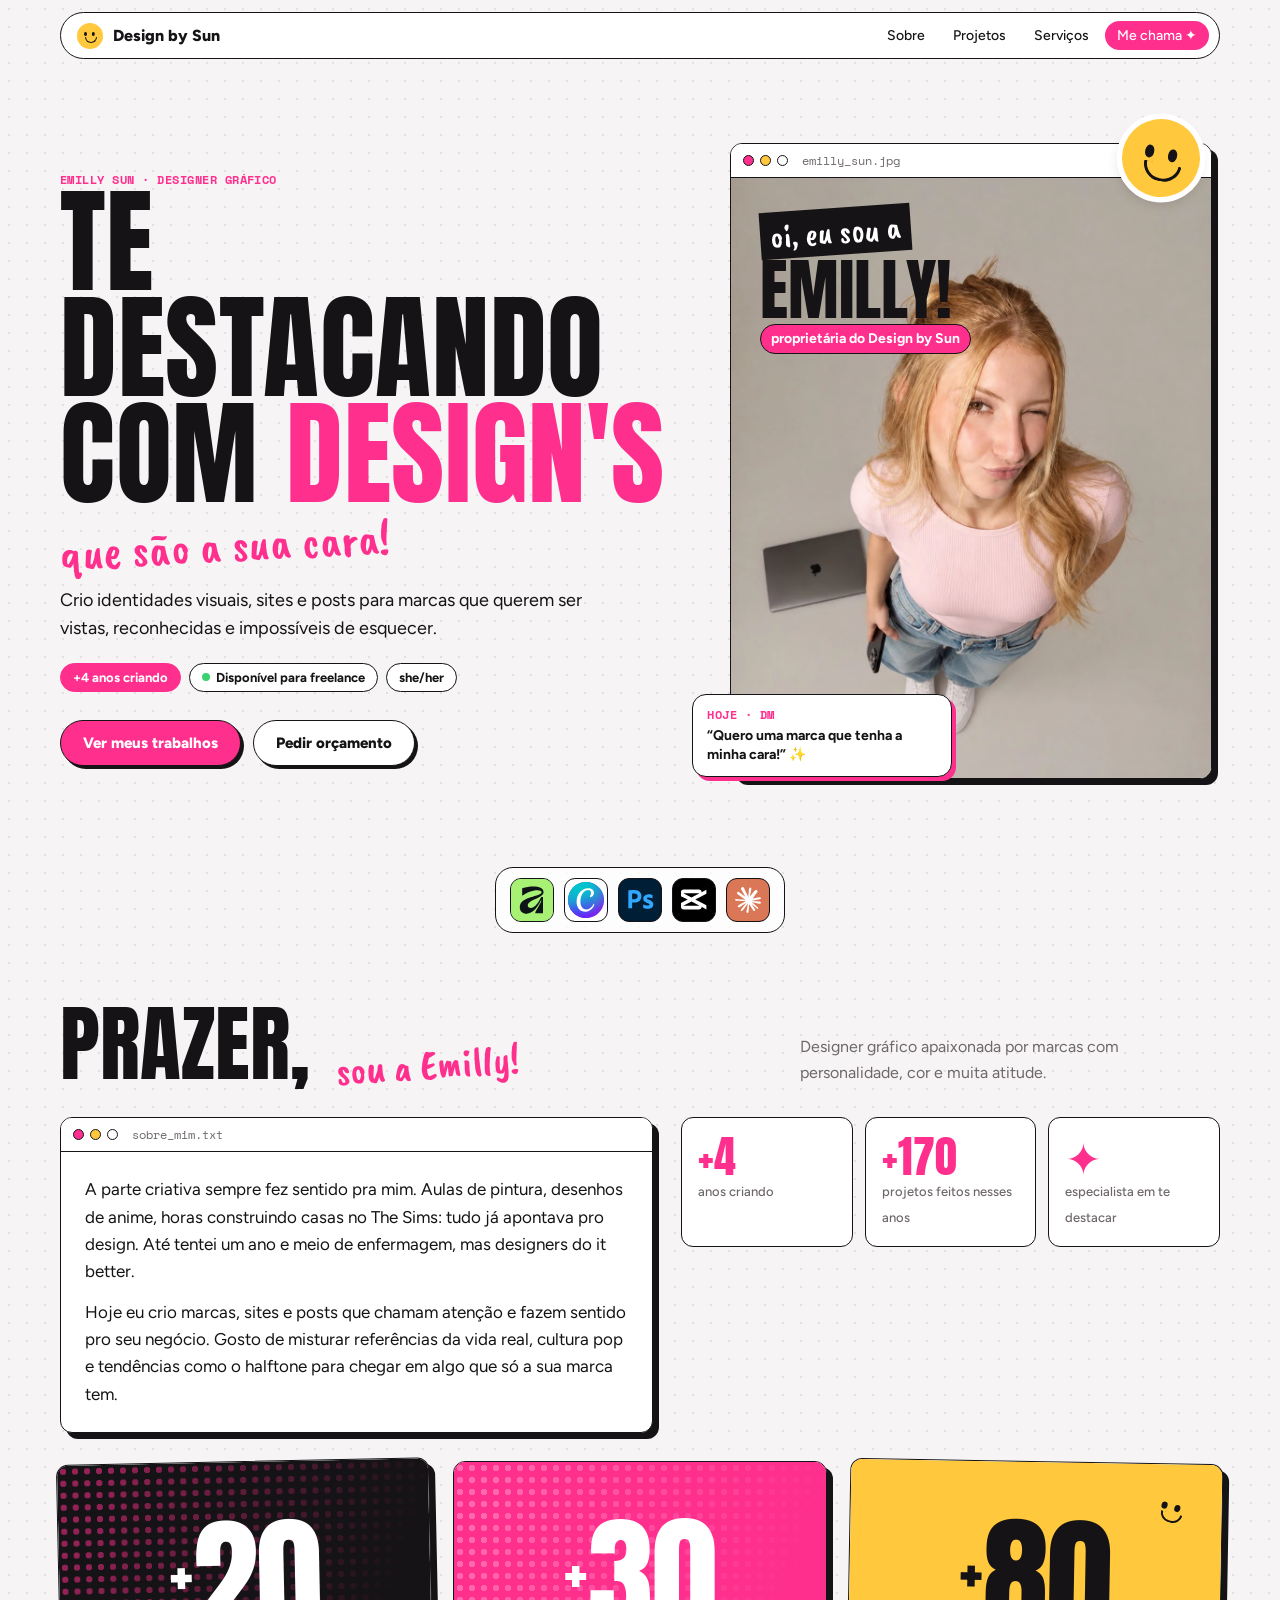
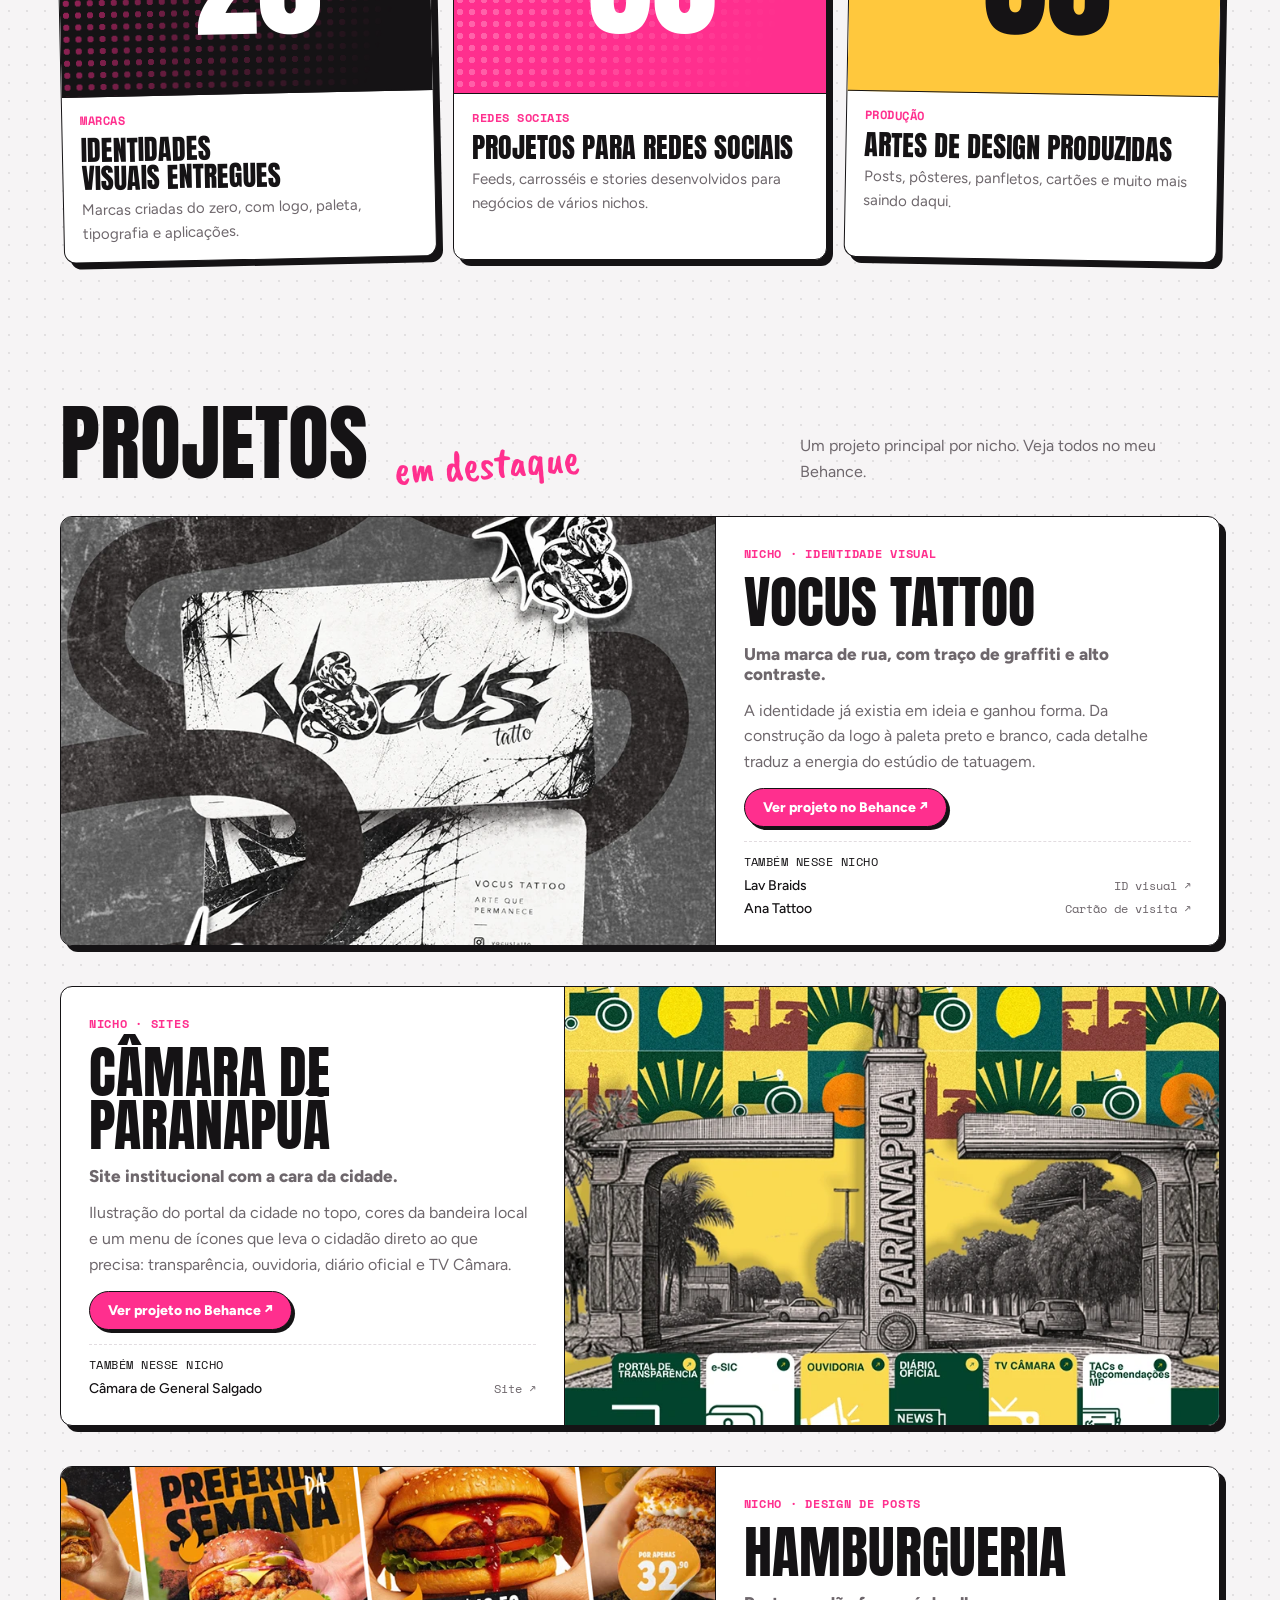
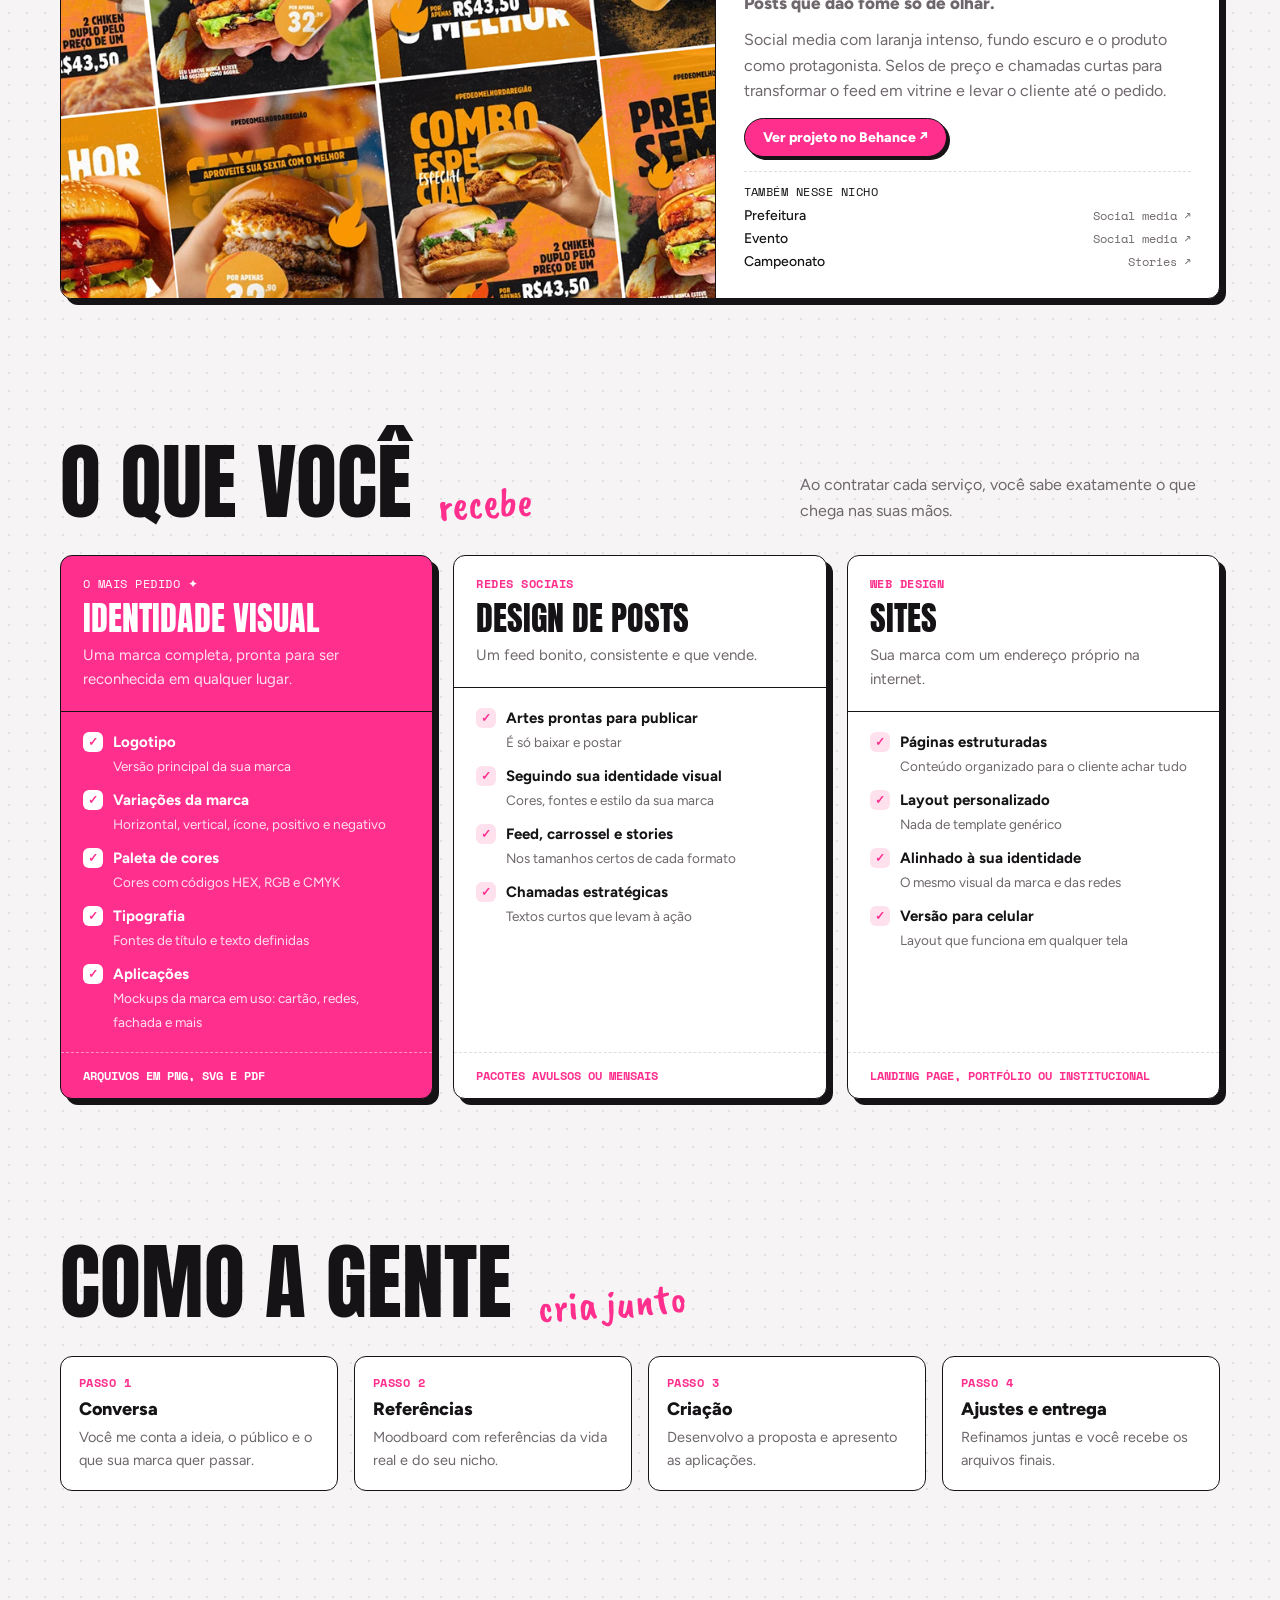
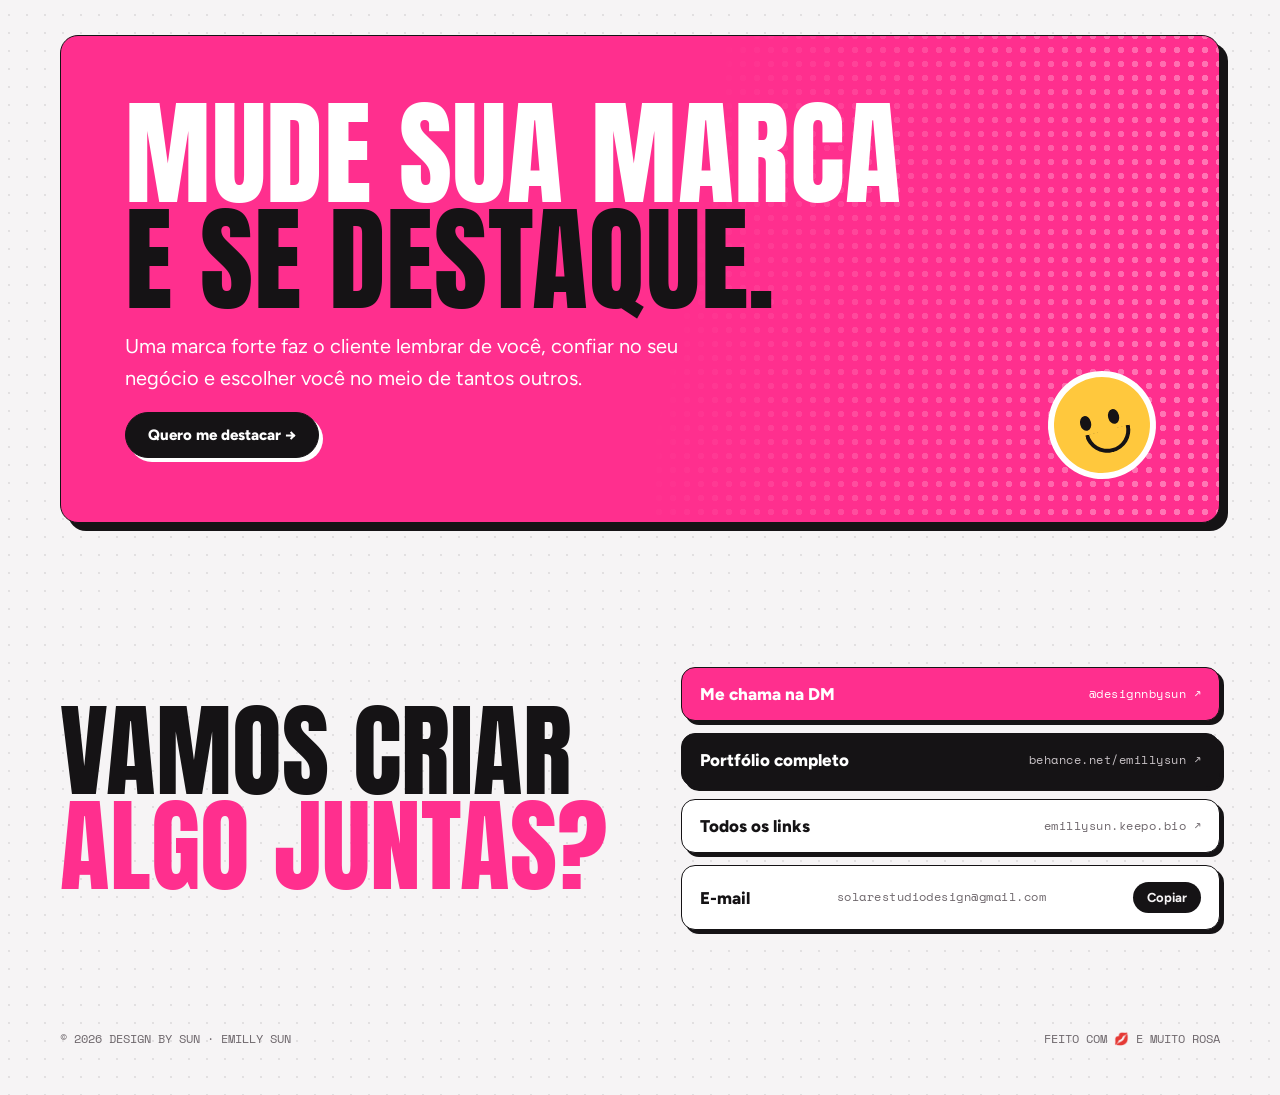
==== siteoficial.html @ d367de3c "Rename index.html to siteoficial.html" ====
<!doctype html>
<html lang="pt-BR">
<head>
<meta charset="utf-8">
<meta name="viewport" content="width=device-width, initial-scale=1, viewport-fit=cover">
<meta name="description" content="Emilly Sun, designer gráfico. Identidade visual, sites e design de posts.">
<style>:root{padding-top:env(safe-area-inset-top,0px);padding-bottom:env(safe-area-inset-bottom,0px)}body{margin:0}img{max-width:100%}[hidden]{display:none!important}</style>
<title>Design by Sun</title>
<link rel="preconnect" href="https://fonts.googleapis.com">
<link rel="preconnect" href="https://fonts.gstatic.com" crossorigin>
<link rel="stylesheet" href="https://fonts.googleapis.com/css2?family=Anton&family=Caveat+Brush&family=Figtree:wght@400;500;700;800&family=Space+Mono:wght@400;700&display=swap">
<style>
/* Layout: "área de trabalho" em colagem — seções como janelas de app, stickers de sol, notificações e dock, igual ao feed @designnbysun */
:root{
  --bg:#F6F4F5; --paper:#FFFFFF; --fg:#151315; --muted:#6E676C; --line:#E2DCE0;
  --pink:#FF2F8E; --pink-soft:#FFE1EE; --sun:#FFC83D; --ink:#151315; --on-pink:#FFFFFF; --sims:#3BD16F;
  --display:"Anton", Impact, "Arial Narrow", sans-serif;
  --script:"Caveat Brush", "Comic Sans MS", cursive;
  --body:"Figtree", "Helvetica Neue", Arial, sans-serif;
  --mono:"Space Mono", ui-monospace, Menlo, monospace;
}
@media (prefers-color-scheme: dark){:root:not([data-theme="light"]){
  --bg:#141214; --paper:#1F1C1F; --fg:#F4EFF2; --muted:#A79EA4; --line:#332E32;
  --pink:#FF4D9F; --pink-soft:#3A1828; --sun:#FFC83D; --ink:#0B0A0B; color-scheme:dark}}
:root[data-theme="dark"]{
  --bg:#141214; --paper:#1F1C1F; --fg:#F4EFF2; --muted:#A79EA4; --line:#332E32;
  --pink:#FF4D9F; --pink-soft:#3A1828; --sun:#FFC83D; --ink:#0B0A0B; color-scheme:dark}

*{box-sizing:border-box}
body{background:var(--bg);color:var(--fg);font:16px/1.6 var(--body);
  background-image:radial-gradient(color-mix(in srgb,var(--fg) 9%,transparent) 1px,transparent 1.2px);background-size:18px 18px;
  padding-left:max(16px,env(safe-area-inset-left,0px));padding-right:max(16px,env(safe-area-inset-right,0px));overflow-x:hidden}
.wrap{max-width:1160px;margin:0 auto}
h1,h2,h3{margin:0;text-wrap:balance}
p{margin:0}
a{color:inherit}
:focus-visible{outline:3px solid var(--pink);outline-offset:3px;border-radius:4px}
.mono{font:400 12px/1.4 var(--mono);letter-spacing:.04em}
.script{font-family:var(--script);color:var(--pink);font-weight:400}
.big{font-family:var(--display);text-transform:uppercase;line-height:.92;letter-spacing:.005em;font-weight:400}

/* sticker de sol */
.sun{--s:56px;width:var(--s);height:var(--s);border-radius:50%;background:var(--sun);position:relative;flex:none;
  box-shadow:0 0 0 calc(var(--s)*.07) var(--paper),0 6px 14px rgb(0 0 0 / .18)}
.sun::before{content:"";position:absolute;left:28%;top:36%;width:12%;height:16%;border-radius:50%;background:#151315;box-shadow:calc(var(--s)*.3) 0 0 #151315}
.sun::after{content:"";position:absolute;left:30%;top:56%;width:40%;height:20%;border:calc(var(--s)*.05) solid #151315;border-top:0;border-radius:0 0 99px 99px}

/* janela */
.win{background:var(--paper);border:1.5px solid var(--fg);border-radius:12px;overflow:hidden;box-shadow:6px 6px 0 var(--fg)}
.bar{display:flex;align-items:center;gap:6px;padding:8px 12px;border-bottom:1.5px solid var(--fg);background:var(--paper)}
.bar i{width:11px;height:11px;border-radius:50%;border:1.5px solid var(--fg);flex:none}
.bar i:nth-child(1){background:var(--pink)}.bar i:nth-child(2){background:var(--sun)}.bar i:nth-child(3){background:var(--paper)}
.bar span{margin-left:8px;font:400 12px var(--mono);color:var(--muted);white-space:nowrap;overflow:hidden;text-overflow:ellipsis}

/* topo */
header.top{position:sticky;top:env(safe-area-inset-top,0px);z-index:20;padding-block:12px}
.menubar{display:flex;align-items:center;justify-content:space-between;gap:12px;background:var(--paper);border:1.5px solid var(--fg);border-radius:99px;padding:8px 10px 8px 16px}
.brand{display:flex;align-items:center;gap:10px;text-decoration:none;font:800 16px var(--body)}
.brand .sun{--s:26px;box-shadow:none}
nav{display:flex;gap:4px;flex-wrap:wrap}
nav a{text-decoration:none;font:500 14px var(--body);padding:6px 12px;border-radius:99px}
nav a:hover{background:var(--pink-soft)}
nav a.dm{background:var(--pink);color:var(--on-pink)}
@media (max-width:720px){nav a:not(.dm){display:none}}

/* hero */
.hero{display:grid;grid-template-columns:1.25fr 1fr;gap:40px;align-items:center;padding-block:48px 40px}
.hero h1{font-size:clamp(52px,9vw,124px)}
.hero h1 .pk{color:var(--pink)}
.hero h1 .script{display:block;font-size:.42em;text-transform:none;line-height:1.1;transform:rotate(-3deg);margin-block:6px}
.hero .lead{font-size:18px;max-width:44ch;margin-top:20px}
.pills{display:flex;gap:8px;flex-wrap:wrap;margin-top:20px}
.pill{font:700 13px var(--body);padding:6px 12px;border-radius:99px;border:1.5px solid var(--fg);background:var(--paper)}
.pill.pk{background:var(--pink);border-color:var(--pink);color:var(--on-pink)}
.pill .dot{display:inline-block;width:8px;height:8px;border-radius:50%;background:var(--sims);margin-right:6px;vertical-align:1px}
.cta{display:flex;gap:12px;flex-wrap:wrap;margin-top:28px}
.btn{font:800 15px var(--body);padding:13px 22px;border-radius:99px;text-decoration:none;border:1.5px solid var(--fg);background:var(--paper);color:var(--fg);box-shadow:3px 3px 0 var(--fg);transition:transform .15s,box-shadow .15s;display:inline-block}
.btn.pk{background:var(--pink);color:var(--on-pink)}
.btn:hover{transform:translate(-2px,-2px);box-shadow:5px 5px 0 var(--fg)}

.desk{position:relative;padding:24px 8px 40px}
.photo .shot{aspect-ratio:4/5;max-width:100%;position:relative;overflow:hidden;background:#D9D5D2}
.photo .shot img{position:absolute;inset:0;width:100%;height:100%;object-fit:cover;object-position:50% 62%;display:block}
.photo .shot b{position:absolute;left:6%;top:5%;display:grid;gap:4px;justify-items:start;font:400 clamp(40px,7vw,68px)/.9 var(--display);text-transform:uppercase;color:#151315}
.photo .shot b .hi{font:400 .5em var(--script);color:#fff;text-transform:none;background:#151315;padding:2px 10px;transform:rotate(-4deg)}
.photo .shot b .own{font:700 clamp(12px,1.4vw,14px)/1.3 var(--body);text-transform:none;background:#FF2F8E;color:#fff;padding:5px 10px;border-radius:99px;border:1.5px solid #151315}
.desk .sun{position:absolute;top:0;right:4%;--s:78px;transform:rotate(12deg)}
.notif{position:absolute;left:-6%;bottom:6%;width:min(260px,70%);background:var(--paper);border:1.5px solid var(--fg);border-radius:14px;padding:12px 14px;box-shadow:4px 4px 0 var(--pink);display:grid;gap:4px}
.notif .mono{color:var(--pink);font-weight:700}
.notif p{font:700 14px/1.3 var(--body)}
@media (max-width:860px){.hero{grid-template-columns:1fr}.desk{max-width:440px;margin-inline:auto;width:100%}.notif{left:0}}

/* dock */
.dock{display:flex;justify-content:center;gap:10px;flex-wrap:wrap;margin:8px auto 0;width:fit-content;max-width:100%;padding:10px 14px;background:color-mix(in srgb,var(--paper) 80%,transparent);border:1.5px solid var(--fg);border-radius:18px}
.dock span{width:44px;height:44px;border-radius:11px;display:grid;place-items:center;overflow:hidden;border:1.5px solid var(--fg);transition:transform .15s}
.dock span:hover{transform:translateY(-4px) scale(1.08)}
.dock span svg{display:block}
.t-aff{background:#A7F175}.t-aff svg{width:100%;height:100%}
.t-can{background:#FFFFFF}.t-can svg{width:86%;height:86%}
.t-ps{background:#001E36}.t-ps svg{width:100%;height:100%}
.t-cap{background:#000000}.t-cap svg{width:60%;height:60%}
.t-cla{background:#D97757}.t-cla svg{width:62%;height:62%}

/* seções */
section{padding-block:72px}
.head{display:flex;align-items:end;justify-content:space-between;gap:16px 32px;flex-wrap:wrap;margin-bottom:32px}
.head h2{font:400 clamp(44px,7vw,84px)/.92 var(--display);text-transform:uppercase}
.head h2 .script{font-size:.5em;text-transform:none;display:inline-block;transform:rotate(-4deg);margin-left:6px}
.head p{max-width:42ch;color:var(--muted)}

/* sobre */
.sobre{display:grid;grid-template-columns:1.1fr 1fr;gap:28px;align-items:start}
.sobre .win .in{padding:24px;display:grid;gap:14px;font-size:17px}
.facts{display:grid;grid-template-columns:repeat(3,1fr);gap:12px}
.fact{background:var(--paper);border:1.5px solid var(--fg);border-radius:12px;padding:16px}
.fact b{display:block;font:400 44px/1 var(--display);color:var(--pink)}
.fact span{font:500 13px var(--body);color:var(--muted)}
@media (max-width:860px){.sobre{grid-template-columns:1fr}}
@media (max-width:420px){.facts{grid-template-columns:1fr 1fr}.fact:last-child{grid-column:span 2}}

/* números de projetos */
.traits{display:grid;grid-template-columns:repeat(3,1fr);gap:20px;margin-top:28px}
.trait .vis{aspect-ratio:16/10;max-width:100%;position:relative;overflow:hidden;border-bottom:1.5px solid var(--fg);display:grid;place-items:center}
.trait .vis b{position:relative;font:400 clamp(84px,11vw,132px)/1 var(--display);letter-spacing:-.01em}
.trait .vis b small{font-size:.5em;vertical-align:.55em;margin-right:2px}
.trait .in{padding:16px 18px;display:grid;gap:6px}
.trait h3{font:400 28px/1 var(--display);text-transform:uppercase}
.trait p{font-size:15px;color:var(--muted)}
.trait:nth-child(1){transform:rotate(-1.2deg)}
.trait:nth-child(3){transform:rotate(1deg)}
.n-id{background:#151315;color:#fff}
.n-posts{background:#FF2F8E;color:#fff}
.n-artes{background:#FFC83D;color:#151315}
.n-posts::before,.n-id::before{content:"";position:absolute;inset:0;background-image:radial-gradient(circle,rgb(255 255 255 / .28) 0 3px,transparent 3.5px);background-size:12px 12px;
  -webkit-mask-image:linear-gradient(110deg,#000 10%,transparent 85%);mask-image:linear-gradient(110deg,#000 10%,transparent 85%)}
.n-id::before{background-image:radial-gradient(circle,rgb(255 47 142 / .55) 0 3px,transparent 3.5px)}
.n-artes .sun{position:absolute;right:8%;top:10%;--s:44px;transform:rotate(14deg);box-shadow:none}
@media (max-width:860px){.traits{grid-template-columns:1fr}.trait{transform:none!important}}

/* projetos por nicho */
.nichos{display:grid;gap:40px}
.nicho{display:grid;grid-template-columns:1.3fr 1fr;gap:0}
.nicho:nth-child(even){grid-template-columns:1fr 1.3fr}
.nicho:nth-child(even) .cover{order:2;border-left:1.5px solid var(--fg);border-right:0}
.nicho .cover{position:relative;overflow:hidden;min-height:360px;border-right:1.5px solid var(--fg)}
.nicho .txt{padding:28px;display:flex;flex-direction:column;gap:14px}
.nicho .tag{font:700 12px var(--mono);color:var(--pink);letter-spacing:.06em}
.nicho h3{font:400 clamp(36px,4.6vw,56px)/.95 var(--display);text-transform:uppercase}
.nicho .main{font:800 17px var(--body)}
.nicho p{color:var(--muted)}
.more{display:grid;gap:6px;border-top:1.5px dashed var(--line);padding-top:12px;margin-top:auto}
.more a{font:500 14px var(--body);text-decoration:none;display:flex;justify-content:space-between;gap:10px}
.more a:hover{color:var(--pink)}
.more a span{font:400 12px var(--mono);color:var(--muted)}
.nicho .btn{align-self:flex-start;font-size:14px;padding:10px 18px}
@media (max-width:820px){.nicho,.nicho:nth-child(even){grid-template-columns:1fr}.nicho .cover,.nicho:nth-child(even) .cover{order:0;border:0;border-bottom:1.5px solid var(--fg);min-height:0;aspect-ratio:808/632}}

/* capas reais dos projetos (Behance) */
.nicho .cover img{position:absolute;inset:0;width:100%;height:100%;object-fit:cover;display:block;transition:transform .4s}
.nicho:hover .cover img{transform:scale(1.03)}

/* o que você recebe */
.entregas{display:grid;grid-template-columns:repeat(3,1fr);gap:20px}
.ent{display:flex;flex-direction:column}
.ent .top{padding:20px 22px;display:grid;gap:8px;border-bottom:1.5px solid var(--fg)}
.ent h3{font:400 34px/1 var(--display);text-transform:uppercase}
.ent .top p{font-size:15px;color:var(--muted)}
.ent ul{margin:0;padding:18px 22px;list-style:none;display:grid;gap:10px;font-size:15px}
.ent li{display:grid;grid-template-columns:22px 1fr;gap:8px;align-items:start}
.ent li::before{content:"✓";width:20px;height:20px;border-radius:6px;background:var(--pink-soft);color:var(--pink);display:grid;place-items:center;font:700 12px var(--body);margin-top:2px}
.ent li b{display:block;font-weight:700}
.ent li small{color:var(--muted);font-size:13.5px}
.ent .foot{margin-top:auto;padding:14px 22px;border-top:1.5px dashed var(--line);font:700 12px var(--mono);color:var(--pink)}
.ent.hot{background:var(--pink);color:var(--on-pink)}
.ent.hot .top p,.ent.hot li small{color:rgb(255 255 255 / .85)}
.ent.hot li::before{background:#fff;color:#FF2F8E}
.ent.hot .foot{color:var(--on-pink);border-color:rgb(255 255 255 / .45)}
.ent.hot .top{border-color:var(--fg)}
@media (max-width:900px){.entregas{grid-template-columns:1fr}}

/* processo */
.processo{display:grid;grid-template-columns:repeat(4,1fr);gap:16px}
.etapa{background:var(--paper);border:1.5px solid var(--fg);border-radius:12px;padding:18px;display:grid;gap:6px;align-content:start}
.etapa .mono{color:var(--pink);font-weight:700}
.etapa h3{font:800 18px var(--body)}
.etapa p{font-size:14.5px;color:var(--muted)}
@media (max-width:860px){.processo{grid-template-columns:1fr 1fr}}
@media (max-width:460px){.processo{grid-template-columns:1fr}}

/* destaque */
.destaque{background:var(--pink);color:var(--on-pink);border:1.5px solid var(--fg);border-radius:18px;padding:clamp(28px,6vw,64px);position:relative;overflow:hidden;box-shadow:8px 8px 0 var(--fg);display:grid;gap:18px}
.destaque::before{content:"";position:absolute;right:-6%;top:-10%;width:55%;height:130%;background-image:radial-gradient(circle,rgb(255 255 255 / .35) 0 3px,transparent 3.5px);background-size:14px 14px;
  -webkit-mask-image:linear-gradient(100deg,transparent 10%,#000 80%);mask-image:linear-gradient(100deg,transparent 10%,#000 80%)}
.destaque p.big{font-size:clamp(48px,9vw,120px);position:relative}
.destaque p.big span{color:#151315;display:block}
.destaque .sub{font-size:clamp(17px,2vw,20px);max-width:48ch;position:relative}
.destaque .btn{position:relative;justify-self:start;background:#151315;color:#fff;border-color:#151315;box-shadow:4px 4px 0 #fff}
.destaque .sun{position:absolute;right:6%;bottom:10%;--s:96px;transform:rotate(-14deg);box-shadow:0 0 0 6px #fff}
@media (max-width:600px){.destaque .sun{--s:60px;bottom:auto;top:14px;right:14px}}

/* contato */
.contato{display:grid;grid-template-columns:1.1fr 1fr;gap:28px;align-items:center}
.contato h2{font:400 clamp(48px,8vw,104px)/.92 var(--display);text-transform:uppercase}
.contato h2 .pk{color:var(--pink)}
.links{display:grid;gap:12px}
.link{display:flex;align-items:center;justify-content:space-between;gap:12px;padding:16px 18px;background:var(--paper);border:1.5px solid var(--fg);border-radius:14px;text-decoration:none;box-shadow:4px 4px 0 var(--fg);flex-wrap:wrap;transition:transform .15s}
a.link:hover{transform:translate(-2px,-2px)}
.link b{font:800 17px var(--body)}
.link .mono{color:var(--muted);word-break:break-all}
.link.pk{background:var(--pink);color:var(--on-pink)}
.link.pk .mono{color:var(--on-pink)}
.link.be{background:#151315;color:#fff;border-color:#151315}
.link.be .mono{color:#C9C3C7}
.copy{font:700 13px var(--body);background:var(--fg);color:var(--bg);border:0;padding:8px 14px;border-radius:99px;cursor:pointer}
@media (max-width:860px){.contato{grid-template-columns:1fr}}
footer{padding-block:28px 48px;display:flex;justify-content:space-between;gap:12px;flex-wrap:wrap;color:var(--muted);font:400 12px var(--mono)}

@media (prefers-reduced-motion:reduce){*{transition:none!important;animation:none!important}}
</style>
</head>
<body>

<header class="top">
  <div class="wrap menubar">
    <a class="brand" href="#inicio"><span class="sun" aria-hidden="true"></span>Design by Sun</a>
    <nav aria-label="Seções">
      <a href="#sobre">Sobre</a><a href="#projetos">Projetos</a><a href="#servicos">Serviços</a>
      <a class="dm" href="#contato">Me chama ✦</a>
    </nav>
  </div>
</header>

<main class="wrap" id="inicio">
  <div class="hero">
    <div>
      <p class="mono" style="color:var(--pink);font-weight:700">EMILLY SUN · DESIGNER GRÁFICO</p>
      <h1 class="big">Te destacando com <span class="pk">design's</span><span class="script">que são a sua cara!</span></h1>
      <p class="lead">Crio identidades visuais, sites e posts para marcas que querem ser vistas, reconhecidas e impossíveis de esquecer.</p>
      <div class="pills">
        <span class="pill pk">+4 anos criando</span><span class="pill"><span class="dot"></span>Disponível para freelance</span><span class="pill">she/her</span>
      </div>
      <div class="cta">
        <a class="btn pk" href="#projetos">Ver meus trabalhos</a>
        <a class="btn" href="#contato">Pedir orçamento</a>
      </div>
    </div>
    <div class="desk">
      <div class="win photo">
        <div class="bar"><i></i><i></i><i></i><span>emilly_sun.jpg</span></div>
        <div class="shot"><img src="[data-uri]" alt="Emilly Sun, fotografada de cima, piscando, com camiseta rosa e notebook ao lado" width="1025" height="1536"><b><span class="hi">oi, eu sou a</span>Emilly!<span class="own">proprietária do Design by Sun</span></b></div>
      </div>
      <span class="sun" aria-hidden="true"></span>
      <div class="notif" role="note">
        <span class="mono">HOJE · DM</span>
        <p>“Quero uma marca que tenha a minha cara!” ✨</p>
      </div>
    </div>
  </div>
  <div class="dock" aria-label="Ferramentas que uso">
    <span class="t-aff" title="Affinity"><svg xmlns="http://www.w3.org/2000/svg" viewBox="0 0 240 240"><path fill="#a7f175" d="M15 0A15 15 0 0 0 0 15v210a15 15 0 0 0 15 15h210a15 15 0 0 0 15-15V15a15 15 0 0 0-15-15z"/><path fill="#0e1318" d="M112.908 165.979c-10.413 0-17.037-6.317-17.037-14.329c0-34.287 90.164-41.151 90.164-77.563c0-22.213-25.731-31.787-58.577-31.787c-19.98 0-42.571 3.698-63.552 10.315v43.438c30.919-22.52 65.272-32.16 87.4-32.16c13.914 0 23.355 3.882 23.355 10.838c0 28.658-124.353 24.117-124.353 86.042c0 23.736 16.321 37.335 39.283 37.335c34.732 0 61.003-33.753 80.657-74.897l3.982 1.43c-10.351 25.143-31.771 52.712-35.943 70.434h44.715V103.39h-10.327c-14.99 32.574-36.957 62.59-59.767 62.59"/></svg></span><span class="t-can" title="Canva"><svg xmlns="http://www.w3.org/2000/svg" viewBox="0 0 80 80"><g fill="none"><g clip-path="url(#SVGFqrTtczy)"><path fill="#7d2ae7" d="M40 80c22.091 0 40-17.909 40-40S62.091 0 40 0S0 17.909 0 40s17.909 40 40 40"/><path fill="url(#SVGd8hhpebI)" d="M40 80c22.091 0 40-17.909 40-40S62.091 0 40 0S0 17.909 0 40s17.909 40 40 40"/><path fill="url(#SVGXjE8Ac6X)" d="M40 80c22.091 0 40-17.909 40-40S62.091 0 40 0S0 17.909 0 40s17.909 40 40 40"/><path fill="url(#SVG1MVRi0Vl)" d="M40 80c22.091 0 40-17.909 40-40S62.091 0 40 0S0 17.909 0 40s17.909 40 40 40"/><path fill="url(#SVGlcMqmcyN)" d="M40 80c22.091 0 40-17.909 40-40S62.091 0 40 0S0 17.909 0 40s17.909 40 40 40"/><path fill="#fff" d="M57.27 48.205c-.331 0-.622.279-.924.888c-3.414 6.922-9.31 11.82-16.133 11.82c-7.89 0-12.776-7.122-12.776-16.96c0-16.668 9.286-26.304 17.443-26.304c3.811 0 6.139 2.395 6.139 6.207c0 4.524-2.57 6.919-2.57 8.514c0 .716.445 1.15 1.328 1.15c3.55 0 7.715-4.078 7.715-9.84c0-5.585-4.862-9.691-13.018-9.691c-13.48 0-25.46 12.497-25.46 29.788c0 13.384 7.643 22.23 19.436 22.23c12.517 0 19.754-12.454 19.754-16.497c0-.895-.457-1.305-.935-1.305"/></g><defs><radialGradient id="SVGd8hhpebI" cx="0" cy="0" r="1" gradientTransform="rotate(-49.416 84.778 18.66)scale(61.8733)" gradientUnits="userSpaceOnUse"><stop stop-color="#6420ff"/><stop offset="1" stop-color="#6420ff" stop-opacity="0"/></radialGradient><radialGradient id="SVGXjE8Ac6X" cx="0" cy="0" r="1" gradientTransform="rotate(54.703 1.799 25.019)scale(69.7735)" gradientUnits="userSpaceOnUse"><stop stop-color="#00c4cc"/><stop offset="1" stop-color="#00c4cc" stop-opacity="0"/></radialGradient><radialGradient id="SVG1MVRi0Vl" cx="0" cy="0" r="1" gradientTransform="rotate(-45.195 92.905 16.89)scale(61.1242 28.1118)" gradientUnits="userSpaceOnUse"><stop stop-color="#6420ff"/><stop offset="1" stop-color="#6420ff" stop-opacity="0"/></radialGradient><radialGradient id="SVGlcMqmcyN" cx="0" cy="0" r="1" gradientTransform="rotate(66.52 8.14 30.33)scale(62.9836 105.512)" gradientUnits="userSpaceOnUse"><stop stop-color="#00c4cc" stop-opacity=".726"/><stop offset="0" stop-color="#00c4cc"/><stop offset="1" stop-color="#00c4cc" stop-opacity="0"/></radialGradient><clipPath id="SVGFqrTtczy"><path fill="#fff" d="M0 0h80v80H0z"/></clipPath></defs></g></svg></span><span class="t-ps" title="Photoshop"><svg xmlns="http://www.w3.org/2000/svg" viewBox="0 0 83 80"><g fill="none"><g clip-path="url(#SVGRJNxRbwH)"><path fill="#001e36" d="M67.521 0H14.53C6.505 0 0 6.505 0 14.53v50.94C0 73.495 6.505 80 14.53 80h52.99c8.025 0 14.53-6.505 14.53-14.53V14.53C82.051 6.505 75.546 0 67.521 0"/><path fill="#31a8ff" d="M18.476 56.1V20.929q0-.384.33-.385c.587 0 1.122-.008 1.93-.027a1025 1025 0 0 1 5.587-.11q1.568-.028 3.11-.028q4.182 0 7.045 1.046a12.2 12.2 0 0 1 4.596 2.807a10.8 10.8 0 0 1 2.504 3.88c.515 1.42.776 2.92.771 4.431q0 4.405-2.036 7.266a11.5 11.5 0 0 1-5.505 4.156c-2.312.862-4.88 1.155-7.706 1.155q-1.21 0-1.706-.028q-.495-.027-1.486-.027v10.982a.438.438 0 0 1-.496.495h-6.553q-.385 0-.385-.44M25.91 27.15v11.47q.714.055 1.32.055h1.817a12.9 12.9 0 0 0 3.936-.628a5.94 5.94 0 0 0 2.807-1.817q1.073-1.265 1.073-3.522a5.57 5.57 0 0 0-.798-3.028a5.13 5.13 0 0 0-2.394-1.954a10.2 10.2 0 0 0-4.018-.688q-1.32 0-2.34.028t-1.403.082m39.721 9.386a13 13 0 0 0-3.275-1.156a17.4 17.4 0 0 0-3.825-.44a7.1 7.1 0 0 0-2.064.247a1.85 1.85 0 0 0-1.074.688c-.18.28-.275.604-.275.936c.01.322.126.632.33.88c.322.377.715.686 1.156.91q1.178.634 2.422 1.128a24 24 0 0 1 5.256 2.504a8 8 0 0 1 2.698 2.835a7.56 7.56 0 0 1 .798 3.522a7.9 7.9 0 0 1-1.321 4.541a8.7 8.7 0 0 1-3.826 3.055q-2.505 1.1-6.192 1.101a22.4 22.4 0 0 1-4.651-.44a14.8 14.8 0 0 1-3.495-1.101a.71.71 0 0 1-.386-.66v-5.945a.32.32 0 0 1 .138-.303a.27.27 0 0 1 .303.028a14.7 14.7 0 0 0 4.238 1.678c1.315.33 2.663.505 4.018.523q1.926 0 2.835-.495a1.56 1.56 0 0 0 .908-1.431q0-.715-.826-1.376t-3.357-1.597a20.2 20.2 0 0 1-4.872-2.476a8.4 8.4 0 0 1-2.587-2.89a7.6 7.6 0 0 1-.798-3.495a7.9 7.9 0 0 1 1.156-4.129a8.4 8.4 0 0 1 3.578-3.137q2.422-1.21 6.055-1.211c1.418-.011 2.836.09 4.238.303a11 11 0 0 1 2.95.798a.5.5 0 0 1 .33.303q.057.202.056.412v5.56a.37.37 0 0 1-.165.33a.53.53 0 0 1-.474 0"/></g><defs><clipPath id="SVGRJNxRbwH"><path fill="#fff" d="M0 0h82.051v80H0z"/></clipPath></defs></g></svg></span><span class="t-cap" title="CapCut"><svg xmlns="http://www.w3.org/2000/svg" viewBox="0 0 24 24"><path fill="#fff" fill-rule="evenodd" d="M24.189 6.442V2.671l-4.535 2.383V4.91c.002-1.505-1.078-2.411-2.638-2.411H2.64C.993 2.5 0 3.407 0 4.91v3.81L6.354 12L0 15.316v3.8C0 20.595 1 21.5 2.64 21.5h14.373c1.56 0 2.639-.907 2.639-2.382v-.197l4.536 2.409v-3.828L13.64 12l10.55-5.557zM9.982 13.873l7.797 4.083H2.157zm7.741-7.828l-7.742 4.057l-7.825-4.057z"/></svg></span><span class="t-cla" title="Claude"><svg xmlns="http://www.w3.org/2000/svg" viewBox="0 0 24 24"><path fill="#fff" d="m4.714 15.956l4.718-2.648l.079-.23l-.08-.128h-.23l-.79-.048l-2.695-.073l-2.337-.097l-2.265-.122l-.57-.121l-.535-.704l.055-.353l.48-.321l.685.06l1.518.104l2.277.157l1.651.098l2.447.255h.389l.054-.158l-.133-.097l-.103-.098l-2.356-1.596l-2.55-1.688l-1.336-.972l-.722-.491L2 6.223l-.158-1.008l.656-.722l.88.06l.224.061l.893.686l1.906 1.476l2.49 1.833l.364.304l.146-.104l.018-.072l-.164-.274l-1.354-2.446l-1.445-2.49l-.644-1.032l-.17-.619a3 3 0 0 1-.103-.729L6.287.133L6.7 0l.995.134l.42.364l.619 1.415L9.735 4.14l1.555 3.03l.455.898l.243.832l.09.255h.159V9.01l.127-1.706l.237-2.095l.23-2.695l.08-.76l.376-.91l.747-.492l.583.28l.48.685l-.067.444l-.286 1.851l-.558 2.903l-.365 1.942h.213l.243-.242l.983-1.306l1.652-2.064l.728-.82l.85-.904l.547-.431h1.032l.759 1.129l-.34 1.166l-1.063 1.347l-.88 1.142l-1.263 1.7l-.79 1.36l.074.11l.188-.02l2.853-.606l1.542-.28l1.84-.315l.832.388l.09.395l-.327.807l-1.967.486l-2.307.462l-3.436.813l-.043.03l.049.061l1.548.146l.662.036h1.62l3.018.225l.79.522l.473.638l-.08.485l-1.213.62l-1.64-.389l-3.825-.91l-1.31-.329h-.183v.11l1.093 1.068l2.003 1.81l2.508 2.33l.127.578l-.321.455l-.34-.049l-2.204-1.657l-.85-.747l-1.925-1.62h-.127v.17l.443.649l2.343 3.521l.122 1.08l-.17.353l-.607.213l-.668-.122l-1.372-1.924l-1.415-2.168l-1.141-1.943l-.14.08l-.674 7.254l-.316.37l-.728.28l-.607-.461l-.322-.747l.322-1.476l.388-1.924l.316-1.53l.285-1.9l.17-.632l-.012-.042l-.14.018l-1.432 1.967l-2.18 2.945l-1.724 1.845l-.413.164l-.716-.37l.066-.662l.401-.589l2.386-3.036l1.439-1.882l.929-1.086l-.006-.158h-.055L4.138 18.56l-1.13.146l-.485-.456l.06-.746l.231-.243l1.907-1.312Z"/></svg></span>
  </div>

  <section id="sobre">
    <div class="head"><h2>Prazer, <span class="script">sou a Emilly!</span></h2><p>Designer gráfico apaixonada por marcas com personalidade, cor e muita atitude.</p></div>
    <div class="sobre">
      <div class="win">
        <div class="bar"><i></i><i></i><i></i><span>sobre_mim.txt</span></div>
        <div class="in">
          <p>A parte criativa sempre fez sentido pra mim. Aulas de pintura, desenhos de anime, horas construindo casas no The Sims: tudo já apontava pro design. Até tentei um ano e meio de enfermagem, mas designers do it better.</p>
          <p>Hoje eu crio marcas, sites e posts que chamam atenção e fazem sentido pro seu negócio. Gosto de misturar referências da vida real, cultura pop e tendências como o halftone para chegar em algo que só a sua marca tem.</p>
        </div>
      </div>
      <div class="facts">
        <div class="fact"><b>+4</b><span>anos criando</span></div>
        <div class="fact"><b>+170</b><span>projetos feitos nesses anos</span></div>
        <div class="fact"><b>✦</b><span>especialista em te destacar</span></div>
      </div>
    </div>

    <div class="traits">
      <article class="win trait">
        <div class="vis n-id"><b><small>+</small>20</b></div>
        <div class="in"><span class="mono" style="color:var(--pink);font-weight:700">MARCAS</span><h3>Identidades visuais entregues</h3><p>Marcas criadas do zero, com logo, paleta, tipografia e aplicações.</p></div>
      </article>
      <article class="win trait">
        <div class="vis n-posts"><b><small>+</small>30</b></div>
        <div class="in"><span class="mono" style="color:var(--pink);font-weight:700">REDES SOCIAIS</span><h3>Projetos para redes sociais</h3><p>Feeds, carrosséis e stories desenvolvidos para negócios de vários nichos.</p></div>
      </article>
      <article class="win trait">
        <div class="vis n-artes"><span class="sun" aria-hidden="true"></span><b><small>+</small>80</b></div>
        <div class="in"><span class="mono" style="color:var(--pink);font-weight:700">PRODUÇÃO</span><h3>Artes de design produzidas</h3><p>Posts, pôsteres, panfletos, cartões e muito mais saindo daqui.</p></div>
      </article>
    </div>
  </section>

  <section id="projetos">
    <div class="head"><h2>Projetos <span class="script">em destaque</span></h2><p>Um projeto principal por nicho. Veja todos no meu Behance.</p></div>
    <div class="nichos">

      <article class="win nicho">
        <div class="cover"><img src="[data-uri]" alt="Capa do projeto de identidade visual Vocus Tattoo" width="808" height="632"></div>
        <div class="txt">
          <span class="tag">NICHO · IDENTIDADE VISUAL</span>
          <h3>Vocus Tattoo</h3>
          <p class="main">Uma marca de rua, com traço de graffiti e alto contraste.</p>
          <p>A identidade já existia em ideia e ganhou forma. Da construção da logo à paleta preto e branco, cada detalhe traduz a energia do estúdio de tatuagem.</p>
          <a class="btn pk" href="https://www.behance.net/gallery/255770105/IDENTIDADE-VISUAL-VOCUS" target="_blank" rel="noopener">Ver projeto no Behance ↗</a>
          <div class="more">
            <span class="mono">TAMBÉM NESSE NICHO</span>
            <a href="https://www.behance.net/gallery/254459793/IDENTIDADE-VISUAL-LAV-BRAIDS" target="_blank" rel="noopener">Lav Braids <span>ID visual ↗</span></a>
            <a href="https://www.behance.net/gallery/257201639/CARTAO-DE-VISITAS-ANA-TATTOO" target="_blank" rel="noopener">Ana Tattoo <span>Cartão de visita ↗</span></a>
          </div>
        </div>
      </article>

      <article class="win nicho">
        <div class="cover"><img src="[data-uri]" alt="Capa do projeto de site da Câmara de Paranapuã" width="808" height="632"></div>
        <div class="txt">
          <span class="tag">NICHO · SITES</span>
          <h3>Câmara de Paranapuã</h3>
          <p class="main">Site institucional com a cara da cidade.</p>
          <p>Ilustração do portal da cidade no topo, cores da bandeira local e um menu de ícones que leva o cidadão direto ao que precisa: transparência, ouvidoria, diário oficial e TV Câmara.</p>
          <a class="btn pk" href="https://www.behance.net/gallery/254459901/DESIGN-DE-SITE-CAMARA-PARANAPUA" target="_blank" rel="noopener">Ver projeto no Behance ↗</a>
          <div class="more">
            <span class="mono">TAMBÉM NESSE NICHO</span>
            <a href="https://www.behance.net/gallery/254458937/DESIGN-SITE-CAMARA-GENERAL-SALGADO" target="_blank" rel="noopener">Câmara de General Salgado <span>Site ↗</span></a>
          </div>
        </div>
      </article>

      <article class="win nicho">
        <div class="cover"><img src="[data-uri]" alt="Capa do projeto de posts para hamburgueria" width="808" height="632"></div>
        <div class="txt">
          <span class="tag">NICHO · DESIGN DE POSTS</span>
          <h3>Hamburgueria</h3>
          <p class="main">Posts que dão fome só de olhar.</p>
          <p>Social media com laranja intenso, fundo escuro e o produto como protagonista. Selos de preço e chamadas curtas para transformar o feed em vitrine e levar o cliente até o pedido.</p>
          <a class="btn pk" href="https://www.behance.net/gallery/246121433/SOCIAL-MEDIA-HAMBURGUERIA" target="_blank" rel="noopener">Ver projeto no Behance ↗</a>
          <div class="more">
            <span class="mono">TAMBÉM NESSE NICHO</span>
            <a href="https://www.behance.net/gallery/254463839/SOCIAL-MEDIA-PREFEITURA" target="_blank" rel="noopener">Prefeitura <span>Social media ↗</span></a>
            <a href="https://www.behance.net/gallery/254461703/SOCIAL-MEDIA-EVENTO-(-MODELOS)" target="_blank" rel="noopener">Evento <span>Social media ↗</span></a>
            <a href="https://www.behance.net/gallery/254408993/Campeonato-stories" target="_blank" rel="noopener">Campeonato <span>Stories ↗</span></a>
          </div>
        </div>
      </article>

    </div>
  </section>

  <section id="servicos">
    <div class="head"><h2>O que você <span class="script">recebe</span></h2><p>Ao contratar cada serviço, você sabe exatamente o que chega nas suas mãos.</p></div>
    <div class="entregas">
      <article class="win ent hot">
        <div class="top"><span class="mono">O MAIS PEDIDO ✦</span><h3>Identidade Visual</h3><p>Uma marca completa, pronta para ser reconhecida em qualquer lugar.</p></div>
        <ul>
          <li><span><b>Logotipo</b><small>Versão principal da sua marca</small></span></li>
          <li><span><b>Variações da marca</b><small>Horizontal, vertical, ícone, positivo e negativo</small></span></li>
          <li><span><b>Paleta de cores</b><small>Cores com códigos HEX, RGB e CMYK</small></span></li>
          <li><span><b>Tipografia</b><small>Fontes de título e texto definidas</small></span></li>
          <li><span><b>Aplicações</b><small>Mockups da marca em uso: cartão, redes, fachada e mais</small></span></li>
        </ul>
        <div class="foot">ARQUIVOS EM PNG, SVG E PDF</div>
      </article>
      <article class="win ent">
        <div class="top"><span class="mono" style="color:var(--pink);font-weight:700">REDES SOCIAIS</span><h3>Design de Posts</h3><p>Um feed bonito, consistente e que vende.</p></div>
        <ul>
          <li><span><b>Artes prontas para publicar</b><small>É só baixar e postar</small></span></li>
          <li><span><b>Seguindo sua identidade visual</b><small>Cores, fontes e estilo da sua marca</small></span></li>
          <li><span><b>Feed, carrossel e stories</b><small>Nos tamanhos certos de cada formato</small></span></li>
          <li><span><b>Chamadas estratégicas</b><small>Textos curtos que levam à ação</small></span></li>
        </ul>
        <div class="foot">PACOTES AVULSOS OU MENSAIS</div>
      </article>
      <article class="win ent">
        <div class="top"><span class="mono" style="color:var(--pink);font-weight:700">WEB DESIGN</span><h3>Sites</h3><p>Sua marca com um endereço próprio na internet.</p></div>
        <ul>
          <li><span><b>Páginas estruturadas</b><small>Conteúdo organizado para o cliente achar tudo</small></span></li>
          <li><span><b>Layout personalizado</b><small>Nada de template genérico</small></span></li>
          <li><span><b>Alinhado à sua identidade</b><small>O mesmo visual da marca e das redes</small></span></li>
          <li><span><b>Versão para celular</b><small>Layout que funciona em qualquer tela</small></span></li>
        </ul>
        <div class="foot">LANDING PAGE, PORTFÓLIO OU INSTITUCIONAL</div>
      </article>
    </div>
  </section>

  <section id="processo">
    <div class="head"><h2>Como a gente <span class="script">cria junto</span></h2></div>
    <div class="processo">
      <div class="etapa"><span class="mono">PASSO 1</span><h3>Conversa</h3><p>Você me conta a ideia, o público e o que sua marca quer passar.</p></div>
      <div class="etapa"><span class="mono">PASSO 2</span><h3>Referências</h3><p>Moodboard com referências da vida real e do seu nicho.</p></div>
      <div class="etapa"><span class="mono">PASSO 3</span><h3>Criação</h3><p>Desenvolvo a proposta e apresento as aplicações.</p></div>
      <div class="etapa"><span class="mono">PASSO 4</span><h3>Ajustes e entrega</h3><p>Refinamos juntas e você recebe os arquivos finais.</p></div>
    </div>
  </section>

  <section>
    <div class="destaque">
      <span class="sun" aria-hidden="true"></span>
      <p class="big">Mude sua marca <span>e se destaque.</span></p>
      <p class="sub">Uma marca forte faz o cliente lembrar de você, confiar no seu negócio e escolher você no meio de tantos outros.</p>
      <a class="btn" href="#contato">Quero me destacar →</a>
    </div>
  </section>

  <section id="contato">
    <div class="contato">
      <h2>Vamos criar <span class="pk">algo juntas?</span></h2>
      <div class="links">
        <a class="link pk" href="https://www.instagram.com/designnbysun/" target="_blank" rel="noopener"><b>Me chama na DM</b><span class="mono">@designnbysun ↗</span></a>
        <a class="link be" href="https://www.behance.net/emillysun" target="_blank" rel="noopener"><b>Portfólio completo</b><span class="mono">behance.net/emillysun ↗</span></a>
        <a class="link" href="https://emillysun.keepo.bio" target="_blank" rel="noopener"><b>Todos os links</b><span class="mono">emillysun.keepo.bio ↗</span></a>
        <div class="link"><b>E-mail</b><span class="mono" id="mail">solarestudiodesign@gmail.com</span><button class="copy" id="copyBtn" type="button">Copiar</button></div>
      </div>
    </div>
  </section>

  <footer><span>© 2026 DESIGN BY SUN · EMILLY SUN</span><span>FEITO COM 💋 E MUITO ROSA</span></footer>
</main>

<script>
const btn=document.getElementById('copyBtn');
btn.addEventListener('click',()=>{
  const el=document.getElementById('mail');
  const ok=()=>{btn.textContent='Copiado!';setTimeout(()=>btn.textContent='Copiar',1800)};
  const fallback=()=>{const r=document.createRange();r.selectNodeContents(el);const s=getSelection();s.removeAllRanges();s.addRange(r);btn.textContent='Selecionado'};
  try{navigator.clipboard.writeText(el.textContent).then(ok,fallback)}catch(e){fallback()}
});
</script>
</body>
</html>
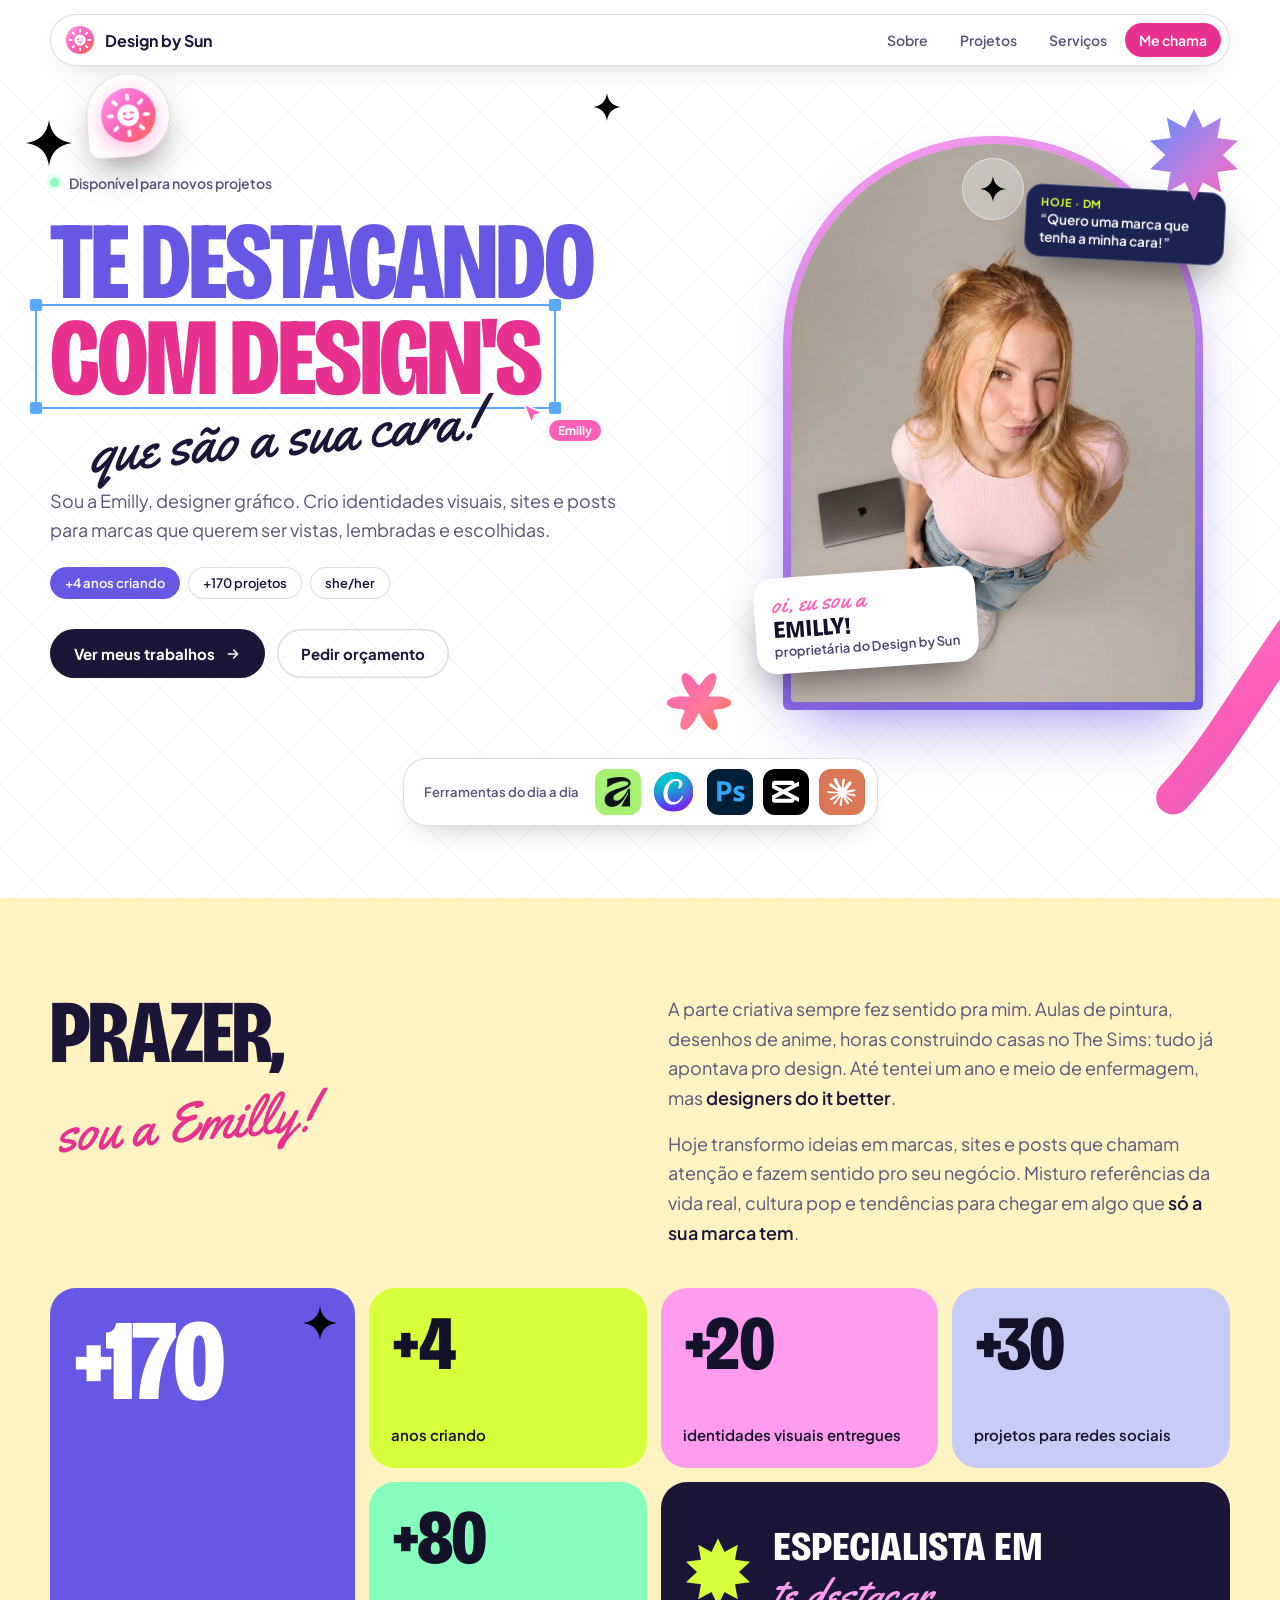
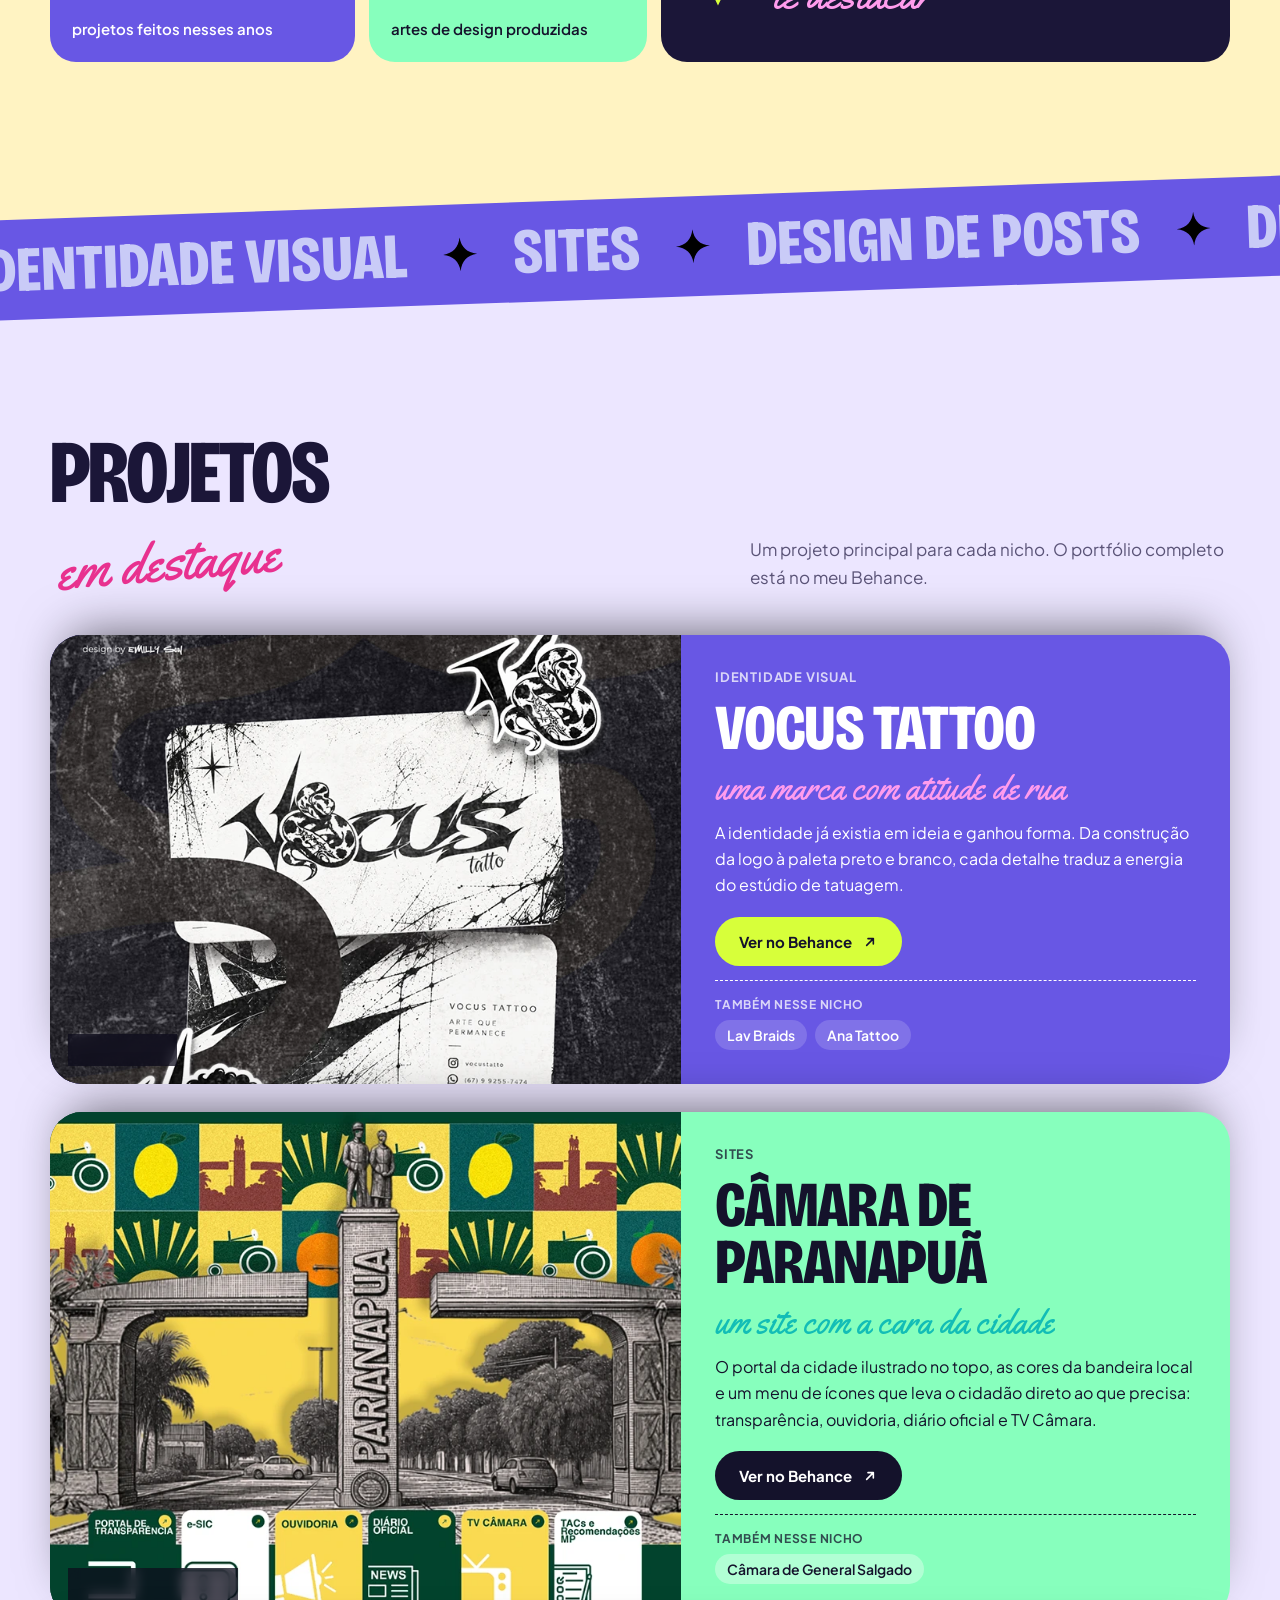
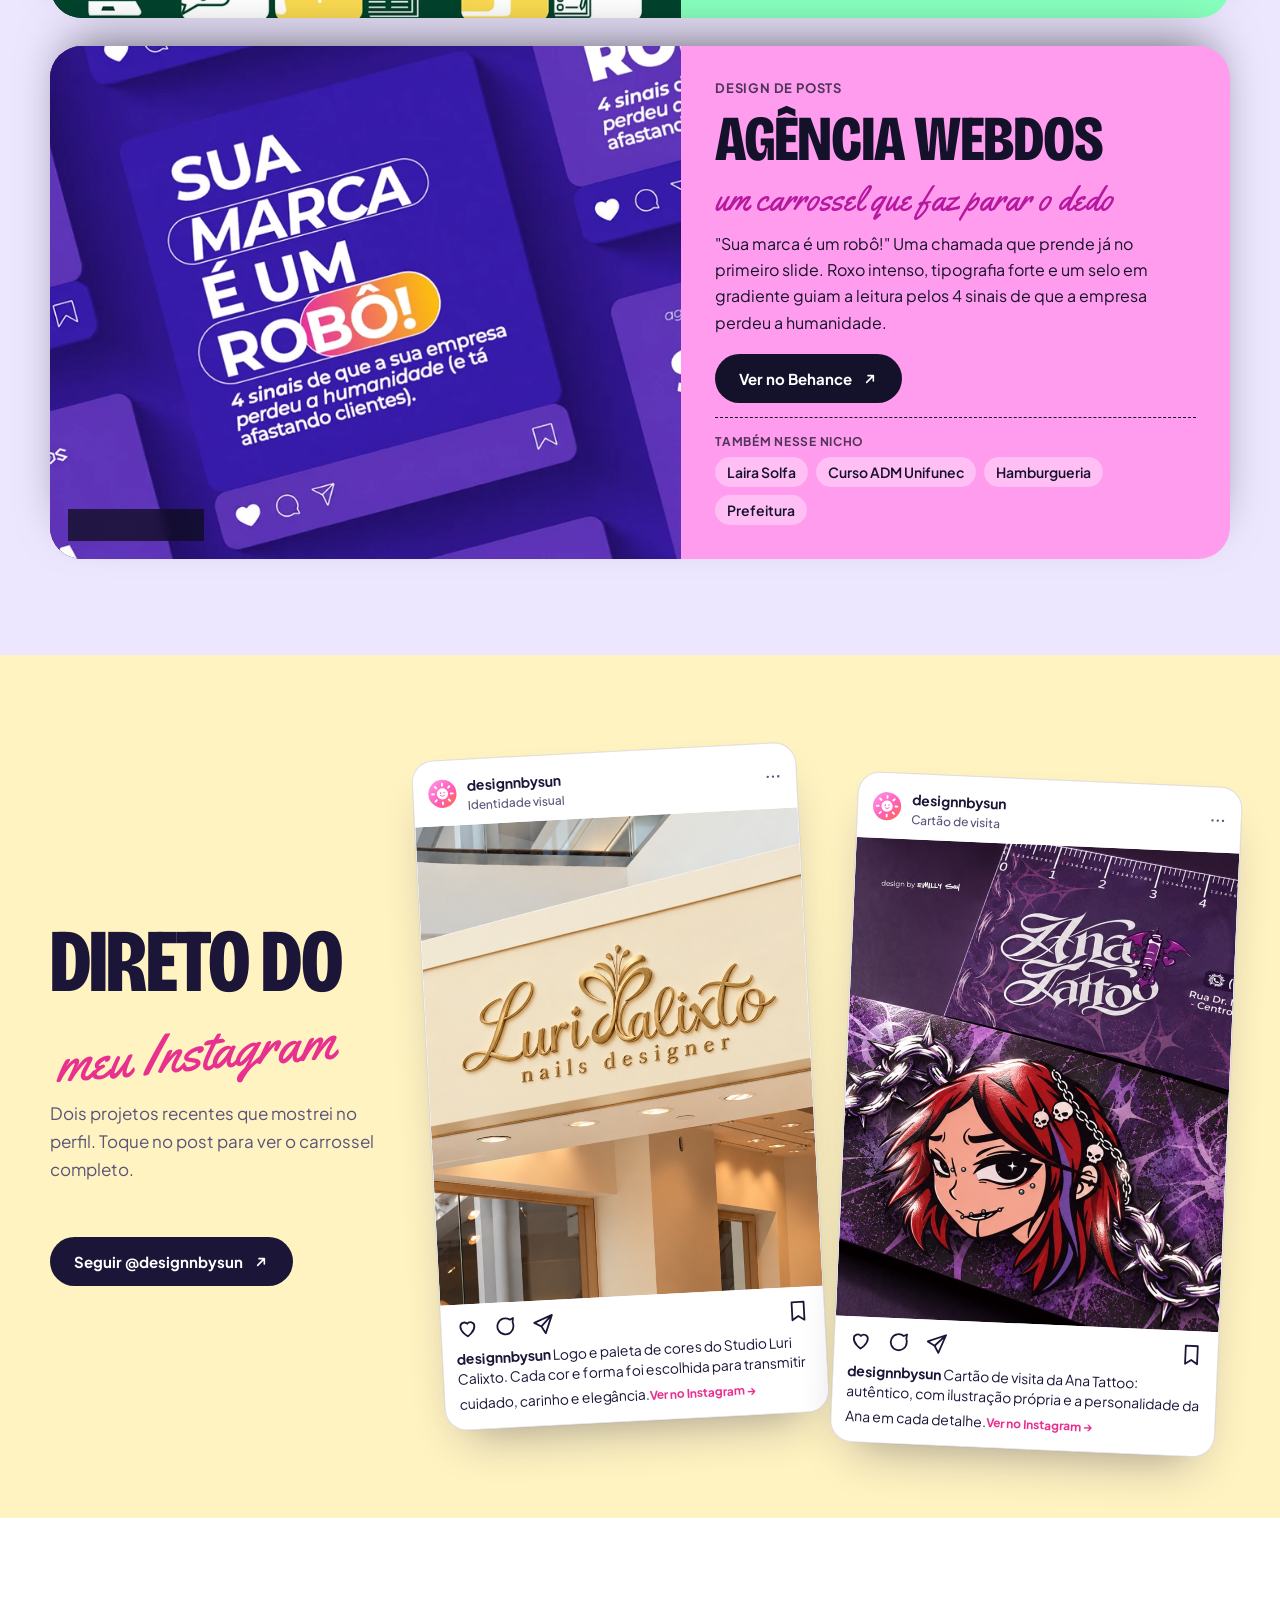
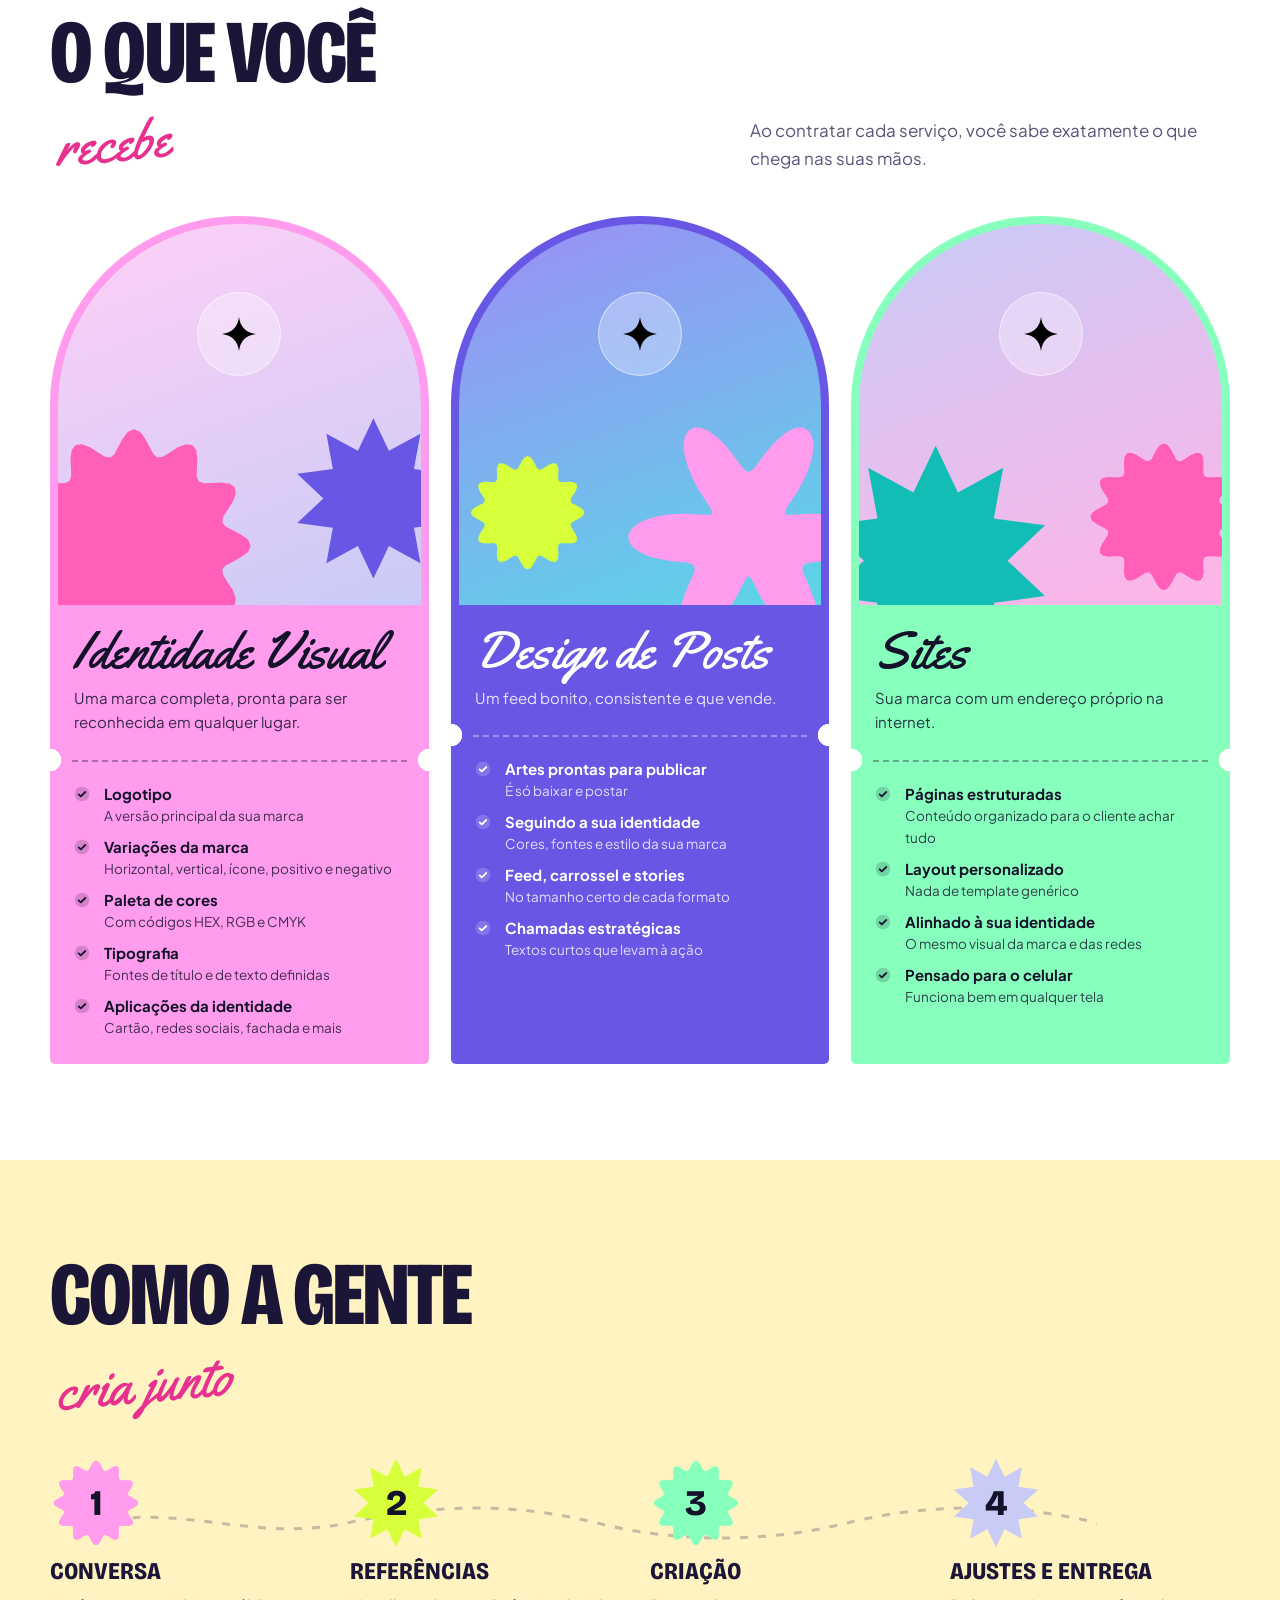
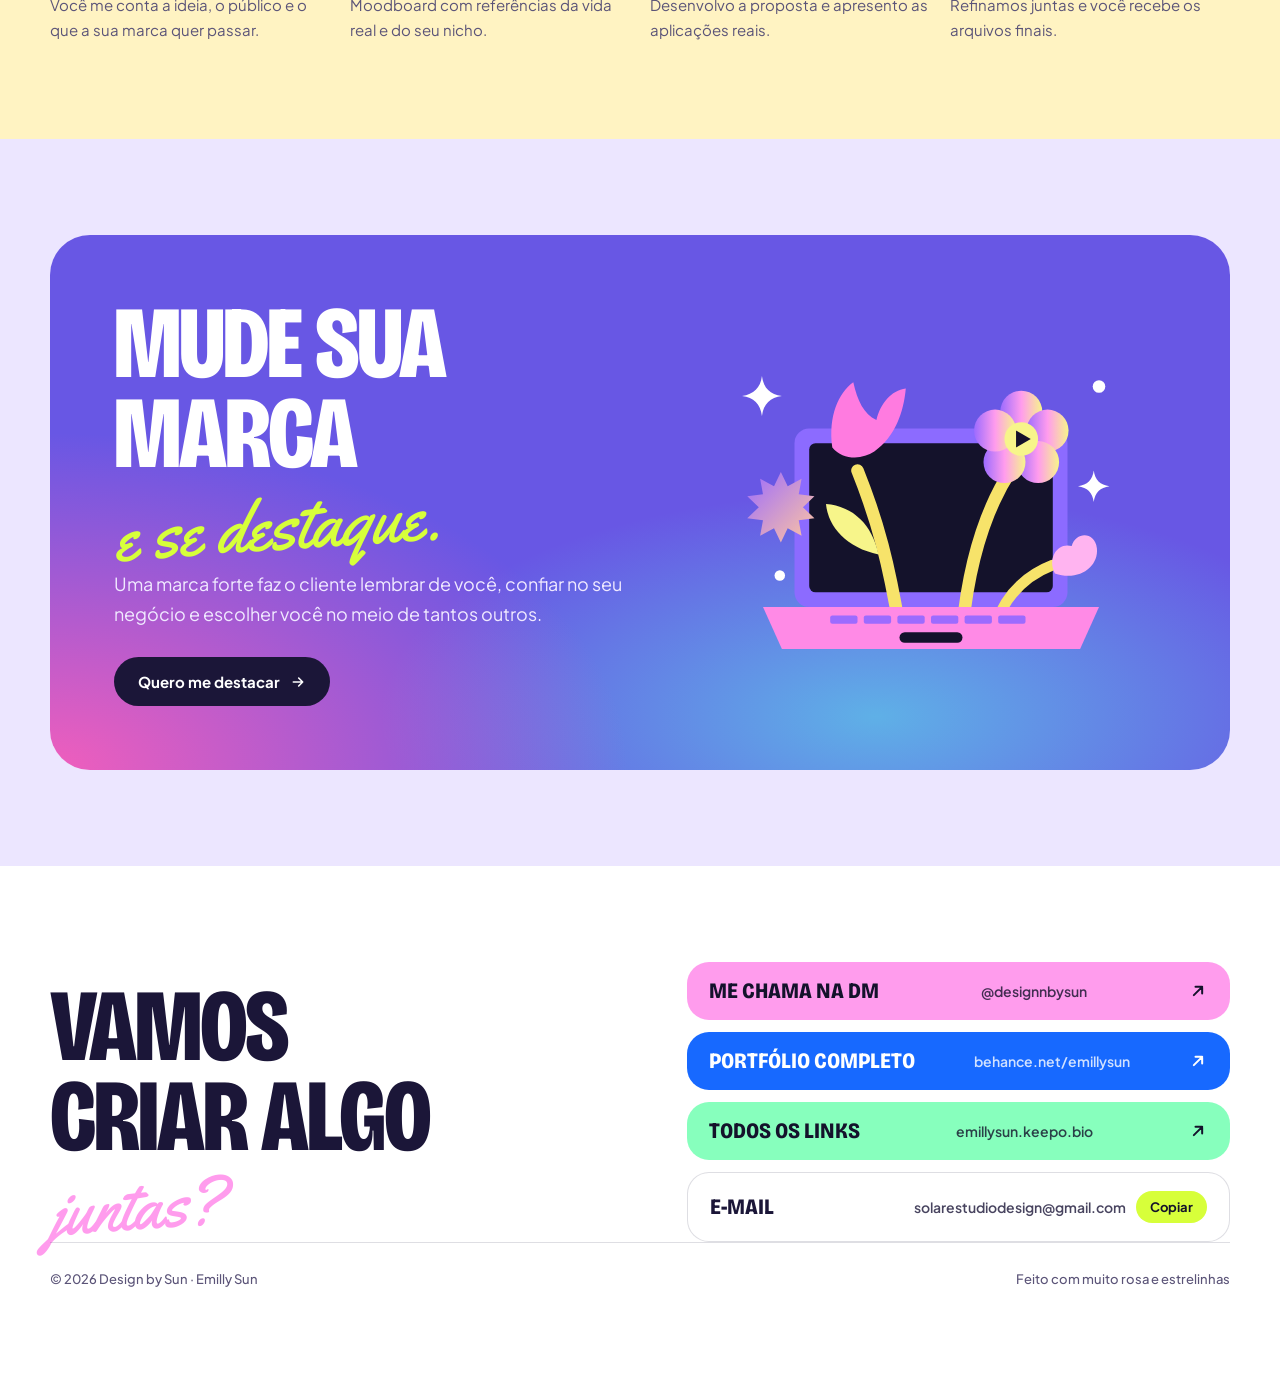
==== commit 82002519: "Add files via upload" ====
--- a/siteoficial.html
+++ b/siteoficial.html
@@ -8,92 +8,130 @@
 <title>Design by Sun</title>
 <link rel="preconnect" href="https://fonts.googleapis.com">
 <link rel="preconnect" href="https://fonts.gstatic.com" crossorigin>
-<link rel="stylesheet" href="https://fonts.googleapis.com/css2?family=Anton&family=Caveat+Brush&family=Figtree:wght@400;500;700;800&family=Space+Mono:wght@400;700&display=swap">
+<link rel="stylesheet" href="https://fonts.googleapis.com/css2?family=Bricolage+Grotesque:opsz,wdth,wght@12..96,75..100,400..800&family=Plus+Jakarta+Sans:wght@400;500;600;700&family=Yellowtail&display=swap">
 <style>
-/* Layout: "área de trabalho" em colagem — seções como janelas de app, stickers de sol, notificações e dock, igual ao feed @designnbysun */
+/* Layout: noite azul-marinho com adesivos ilustrados (estrelas, blobs, fitas) flutuando; tipografia display gorda + script; tickets e bento coloridos; uma bolha com o ícone da marca passeia pela página */
 :root{
-  --bg:#F6F4F5; --paper:#FFFFFF; --fg:#151315; --muted:#6E676C; --line:#E2DCE0;
-  --pink:#FF2F8E; --pink-soft:#FFE1EE; --sun:#FFC83D; --ink:#151315; --on-pink:#FFFFFF; --sims:#3BD16F;
-  --display:"Anton", Impact, "Arial Narrow", sans-serif;
-  --script:"Caveat Brush", "Comic Sans MS", cursive;
-  --body:"Figtree", "Helvetica Neue", Arial, sans-serif;
-  --mono:"Space Mono", ui-monospace, Menlo, monospace;
+  --night:#1B1638; --navy:#151A3B; --navy-2:#1D2350; --ink:#1B1638; --muted:#5B5478; --white:#FFFFFF; --butter:#FFF3C2; --lilac-l:#ECE6FF; --pink-d:#E8318F; --line:rgb(27 22 56 / .14);
+  --lilac:#6857E4; --peri:#C9CBF7; --pink:#FF5FB8; --voltage:#FF9CED; --lime:#D7FF3A;
+  --aqua:#87FFBD; --teal:#12BDB6; --sun:#FFD23F; --coral:#FF6A3D; --deep:#14122B;
+  --display:"Bricolage Grotesque", "Arial Rounded MT Bold", "Trebuchet MS", sans-serif;
+  --script:"Yellowtail", "Brush Script MT", cursive;
+  --body:"Plus Jakarta Sans", "Helvetica Neue", Arial, sans-serif;
+  --ease:cubic-bezier(.16,1,.3,1);
+  color-scheme:light;
 }
-@media (prefers-color-scheme: dark){:root:not([data-theme="light"]){
-  --bg:#141214; --paper:#1F1C1F; --fg:#F4EFF2; --muted:#A79EA4; --line:#332E32;
-  --pink:#FF4D9F; --pink-soft:#3A1828; --sun:#FFC83D; --ink:#0B0A0B; color-scheme:dark}}
-:root[data-theme="dark"]{
-  --bg:#141214; --paper:#1F1C1F; --fg:#F4EFF2; --muted:#A79EA4; --line:#332E32;
-  --pink:#FF4D9F; --pink-soft:#3A1828; --sun:#FFC83D; --ink:#0B0A0B; color-scheme:dark}
-
 *{box-sizing:border-box}
-body{background:var(--bg);color:var(--fg);font:16px/1.6 var(--body);
-  background-image:radial-gradient(color-mix(in srgb,var(--fg) 9%,transparent) 1px,transparent 1.2px);background-size:18px 18px;
-  padding-left:max(16px,env(safe-area-inset-left,0px));padding-right:max(16px,env(safe-area-inset-right,0px));overflow-x:hidden}
-.wrap{max-width:1160px;margin:0 auto}
-h1,h2,h3{margin:0;text-wrap:balance}
-p{margin:0}
+html{overflow-x:hidden;scroll-behavior:smooth;scrollbar-color:var(--lilac) var(--lilac-l)}
+body{background:var(--white);color:var(--ink);font:16px/1.65 var(--body);overflow-x:hidden;
+  padding-left:max(16px,env(safe-area-inset-left,0px));padding-right:max(16px,env(safe-area-inset-right,0px))}
+::selection{background:var(--voltage);color:var(--deep)}
+:focus-visible{outline:3px solid var(--lime);outline-offset:3px;border-radius:8px}
+h1,h2,h3,p{margin:0}
+h1,h2,h3{text-wrap:balance}
 a{color:inherit}
-:focus-visible{outline:3px solid var(--pink);outline-offset:3px;border-radius:4px}
-.mono{font:400 12px/1.4 var(--mono);letter-spacing:.04em}
-.script{font-family:var(--script);color:var(--pink);font-weight:400}
-.big{font-family:var(--display);text-transform:uppercase;line-height:.92;letter-spacing:.005em;font-weight:400}
-
-/* sticker de sol */
-.sun{--s:56px;width:var(--s);height:var(--s);border-radius:50%;background:var(--sun);position:relative;flex:none;
-  box-shadow:0 0 0 calc(var(--s)*.07) var(--paper),0 6px 14px rgb(0 0 0 / .18)}
-.sun::before{content:"";position:absolute;left:28%;top:36%;width:12%;height:16%;border-radius:50%;background:#151315;box-shadow:calc(var(--s)*.3) 0 0 #151315}
-.sun::after{content:"";position:absolute;left:30%;top:56%;width:40%;height:20%;border:calc(var(--s)*.05) solid #151315;border-top:0;border-radius:0 0 99px 99px}
-
-/* janela */
-.win{background:var(--paper);border:1.5px solid var(--fg);border-radius:12px;overflow:hidden;box-shadow:6px 6px 0 var(--fg)}
-.bar{display:flex;align-items:center;gap:6px;padding:8px 12px;border-bottom:1.5px solid var(--fg);background:var(--paper)}
-.bar i{width:11px;height:11px;border-radius:50%;border:1.5px solid var(--fg);flex:none}
-.bar i:nth-child(1){background:var(--pink)}.bar i:nth-child(2){background:var(--sun)}.bar i:nth-child(3){background:var(--paper)}
-.bar span{margin-left:8px;font:400 12px var(--mono);color:var(--muted);white-space:nowrap;overflow:hidden;text-overflow:ellipsis}
-
-/* topo */
-header.top{position:sticky;top:env(safe-area-inset-top,0px);z-index:20;padding-block:12px}
-.menubar{display:flex;align-items:center;justify-content:space-between;gap:12px;background:var(--paper);border:1.5px solid var(--fg);border-radius:99px;padding:8px 10px 8px 16px}
-.brand{display:flex;align-items:center;gap:10px;text-decoration:none;font:800 16px var(--body)}
-.brand .sun{--s:26px;box-shadow:none}
-nav{display:flex;gap:4px;flex-wrap:wrap}
-nav a{text-decoration:none;font:500 14px var(--body);padding:6px 12px;border-radius:99px}
-nav a:hover{background:var(--pink-soft)}
-nav a.dm{background:var(--pink);color:var(--on-pink)}
-@media (max-width:720px){nav a:not(.dm){display:none}}
+.wrap{max-width:1180px;margin:0 auto;position:relative}
+@supports (overflow:clip){html,body{overflow-x:clip}}
+.script{font-family:var(--script);font-weight:400;letter-spacing:0;text-transform:none}
+.disp{font-family:var(--display);font-weight:800;font-stretch:78%;text-transform:uppercase;line-height:.88;letter-spacing:-.02em}
+svg.spark{fill:currentColor;display:inline-block}
+
+/* fundo: brilhos de gradiente como na ref "Thank you" */
+.glow{display:none;position:fixed;inset:0;z-index:-1;pointer-events:none;
+  background:radial-gradient(40vmax 34vmax at 85% 8%,rgb(104 87 228 / .45),transparent 70%),
+             radial-gradient(36vmax 30vmax at 5% 70%,rgb(255 95 184 / .28),transparent 70%),
+             radial-gradient(30vmax 26vmax at 70% 95%,rgb(18 189 182 / .22),transparent 70%)}
+.grid-bg{display:none;position:fixed;inset:0;z-index:-1;pointer-events:none;opacity:.07;
+  background-image:linear-gradient(45deg,transparent 49.4%,#fff 49.5% 50.5%,transparent 50.6%),linear-gradient(-45deg,transparent 49.4%,#fff 49.5% 50.5%,transparent 50.6%);
+  background-size:64px 64px;-webkit-mask-image:radial-gradient(ellipse at 50% 30%,#000,transparent 75%);mask-image:radial-gradient(ellipse at 50% 30%,#000,transparent 75%)}
+
+/* nav */
+header.top{position:sticky;top:env(safe-area-inset-top,0px);z-index:40;padding-block:14px}
+.nav{display:flex;align-items:center;justify-content:space-between;gap:12px;padding:8px 8px 8px 14px;border-radius:99px;
+  background:rgb(255 255 255 / .85);border:1px solid var(--line);box-shadow:0 10px 30px -18px rgb(27 22 56 / .35);backdrop-filter:blur(14px);-webkit-backdrop-filter:blur(14px)}
+.logo{display:flex;align-items:center;gap:10px;text-decoration:none;font:700 16px var(--body)}
+.logo svg{width:30px;height:30px}
+.links{display:flex;gap:4px;align-items:center}
+.links a{text-decoration:none;font:600 14px var(--body);padding:8px 14px;border-radius:99px;color:var(--muted);transition:color .2s,background .2s}
+.links a:hover{color:var(--ink);background:var(--lilac-l)}
+.links a.cta-nav{background:var(--pink-d);color:#fff}
+.links a.cta-nav:hover{background:var(--lilac);color:#fff}
+@media (max-width:760px){.links a:not(.cta-nav){display:none}}
+
+/* botões */
+.btn{display:inline-flex;align-items:center;gap:10px;font:700 15px var(--body);padding:15px 24px;border-radius:99px;text-decoration:none;border:0;cursor:pointer;
+  transition:transform .35s var(--ease),background .2s,color .2s;will-change:transform}
+.btn svg{width:16px;height:16px}
+.btn.lime{background:var(--ink);color:#fff}
+.btn.lime:hover{background:var(--pink-d)}
+.btn.ghost{background:transparent;color:var(--ink);box-shadow:inset 0 0 0 1.5px var(--line)}
+.btn.ghost:hover{box-shadow:inset 0 0 0 1.5px var(--ink)}
 
 /* hero */
-.hero{display:grid;grid-template-columns:1.25fr 1fr;gap:40px;align-items:center;padding-block:48px 40px}
-.hero h1{font-size:clamp(52px,9vw,124px)}
-.hero h1 .pk{color:var(--pink)}
-.hero h1 .script{display:block;font-size:.42em;text-transform:none;line-height:1.1;transform:rotate(-3deg);margin-block:6px}
-.hero .lead{font-size:18px;max-width:44ch;margin-top:20px}
-.pills{display:flex;gap:8px;flex-wrap:wrap;margin-top:20px}
-.pill{font:700 13px var(--body);padding:6px 12px;border-radius:99px;border:1.5px solid var(--fg);background:var(--paper)}
-.pill.pk{background:var(--pink);border-color:var(--pink);color:var(--on-pink)}
-.pill .dot{display:inline-block;width:8px;height:8px;border-radius:50%;background:var(--sims);margin-right:6px;vertical-align:1px}
-.cta{display:flex;gap:12px;flex-wrap:wrap;margin-top:28px}
-.btn{font:800 15px var(--body);padding:13px 22px;border-radius:99px;text-decoration:none;border:1.5px solid var(--fg);background:var(--paper);color:var(--fg);box-shadow:3px 3px 0 var(--fg);transition:transform .15s,box-shadow .15s;display:inline-block}
-.btn.pk{background:var(--pink);color:var(--on-pink)}
-.btn:hover{transform:translate(-2px,-2px);box-shadow:5px 5px 0 var(--fg)}
-
-.desk{position:relative;padding:24px 8px 40px}
-.photo .shot{aspect-ratio:4/5;max-width:100%;position:relative;overflow:hidden;background:#D9D5D2}
-.photo .shot img{position:absolute;inset:0;width:100%;height:100%;object-fit:cover;object-position:50% 62%;display:block}
-.photo .shot b{position:absolute;left:6%;top:5%;display:grid;gap:4px;justify-items:start;font:400 clamp(40px,7vw,68px)/.9 var(--display);text-transform:uppercase;color:#151315}
-.photo .shot b .hi{font:400 .5em var(--script);color:#fff;text-transform:none;background:#151315;padding:2px 10px;transform:rotate(-4deg)}
-.photo .shot b .own{font:700 clamp(12px,1.4vw,14px)/1.3 var(--body);text-transform:none;background:#FF2F8E;color:#fff;padding:5px 10px;border-radius:99px;border:1.5px solid #151315}
-.desk .sun{position:absolute;top:0;right:4%;--s:78px;transform:rotate(12deg)}
-.notif{position:absolute;left:-6%;bottom:6%;width:min(260px,70%);background:var(--paper);border:1.5px solid var(--fg);border-radius:14px;padding:12px 14px;box-shadow:4px 4px 0 var(--pink);display:grid;gap:4px}
-.notif .mono{color:var(--pink);font-weight:700}
-.notif p{font:700 14px/1.3 var(--body)}
-@media (max-width:860px){.hero{grid-template-columns:1fr}.desk{max-width:440px;margin-inline:auto;width:100%}.notif{left:0}}
-
-/* dock */
-.dock{display:flex;justify-content:center;gap:10px;flex-wrap:wrap;margin:8px auto 0;width:fit-content;max-width:100%;padding:10px 14px;background:color-mix(in srgb,var(--paper) 80%,transparent);border:1.5px solid var(--fg);border-radius:18px}
-.dock span{width:44px;height:44px;border-radius:11px;display:grid;place-items:center;overflow:hidden;border:1.5px solid var(--fg);transition:transform .15s}
-.dock span:hover{transform:translateY(-4px) scale(1.08)}
+.hero{display:grid;grid-template-columns:1.25fr .9fr;gap:48px;align-items:center;padding-block:56px 40px;position:relative}
+.hero-text{position:relative;z-index:2;min-width:0}
+.hello{display:inline-flex;align-items:center;gap:10px;font:600 14px var(--body);color:var(--muted);margin-bottom:22px}
+.hello i{width:9px;height:9px;border-radius:50%;background:var(--aqua);box-shadow:0 0 0 4px rgb(135 255 189 / .2);animation:ping 2.4s var(--ease) infinite}
+@keyframes ping{50%{box-shadow:0 0 0 8px rgb(135 255 189 / 0)}}
+.hero h1{font-size:clamp(54px,8.6vw,112px)}
+.hero h1 .l1{color:var(--lilac);display:block}
+.hero h1 .l2{color:var(--pink-d);display:block;position:relative;width:fit-content}
+.hero h1 .l3{display:block;font-size:.62em;color:var(--peri);font-stretch:100%;font-weight:600;letter-spacing:.04em;margin-top:.12em}
+/* caixa de seleção estilo ferramenta de design */
+.sel{position:absolute;inset:-.06em -.14em -.02em -.14em;border:2px solid #5AA8FF;pointer-events:none}
+.sel b{position:absolute;width:12px;height:12px;background:#5AA8FF;border-radius:2px}
+.sel b:nth-child(1){left:-7px;top:-7px}.sel b:nth-child(2){right:-7px;top:-7px}.sel b:nth-child(3){left:-7px;bottom:-7px}.sel b:nth-child(4){right:-7px;bottom:-7px}
+.cursor{position:absolute;right:-60px;bottom:-34px;display:flex;align-items:flex-start;gap:2px;animation:nudge 4s var(--ease) infinite}
+.cursor svg{width:26px;height:26px}
+.cursor span{font:700 12px var(--body);background:var(--pink);color:#fff;padding:3px 9px;border-radius:99px;margin-top:18px;letter-spacing:0;text-transform:none}
+@keyframes nudge{0%,100%{transform:translate(0,0)}40%{transform:translate(-14px,-8px)}70%{transform:translate(4px,4px)}}
+.hero .tag{font-size:clamp(36px,4.6vw,60px);color:var(--ink);display:block;transform:rotate(-5deg);margin:-.18em 0 0 6%;line-height:1}
+.lead{font-size:18px;color:var(--muted);max-width:46ch;margin-top:30px}
+.chips{display:flex;flex-wrap:wrap;gap:8px;margin-top:22px}
+.chip{font:600 13px var(--body);padding:7px 14px;border-radius:99px;background:var(--white);border:1px solid var(--line);color:var(--ink)}
+.chip.on{background:var(--lilac);border-color:var(--lilac);color:#fff}
+.ctas{display:flex;flex-wrap:wrap;gap:12px;margin-top:30px}
+
+/* foto em arco (ref "color combos") */
+.photo{position:relative;justify-self:center;width:min(100%,420px)}
+.arch{position:relative;aspect-ratio:3/4.1;max-width:100%;border-radius:999px 999px 28px 28px;overflow:hidden;
+  background:linear-gradient(160deg,var(--voltage),var(--lilac));padding:8px;box-shadow:0 30px 60px -20px rgb(104 87 228 / .6)}
+.arch img{width:100%;height:100%;object-fit:cover;object-position:50% 52%;border-radius:999px 999px 22px 22px;display:block;background:#D9D5D2}
+.arch .badge{position:absolute;left:50%;top:22px;transform:translateX(-50%);width:62px;height:62px;border-radius:50%;display:grid;place-items:center;
+  background:rgb(255 255 255 / .28);backdrop-filter:blur(8px);-webkit-backdrop-filter:blur(8px);border:1px solid rgb(255 255 255 / .5);color:#fff}
+.arch .badge svg{width:26px;height:26px}
+.name-card{position:absolute;left:-28px;bottom:42px;background:#fff;color:var(--deep);border-radius:20px;padding:14px 18px;display:grid;gap:2px;
+  box-shadow:0 18px 40px -12px rgb(0 0 0 / .55);transform:rotate(-4deg)}
+.name-card .script{font-size:24px;color:var(--pink);line-height:1}
+.name-card b{font:800 24px/1 var(--display);font-stretch:85%;text-transform:uppercase}
+.name-card small{font:600 13px var(--body);color:#4A4470}
+.notif{position:absolute;right:-22px;top:9%;color:#fff;background:var(--navy-2);border:1px solid rgb(201 203 247 / .3);border-radius:16px;padding:10px 14px;display:grid;gap:2px;
+  width:200px;box-shadow:0 18px 40px -12px rgb(0 0 0 / .55);transform:rotate(3deg)}
+.notif small{font:700 11px var(--body);color:var(--lime);letter-spacing:.06em;text-transform:uppercase}
+.notif p{font:600 13.5px/1.35 var(--body)}
+@media (max-width:900px){.hero{grid-template-columns:1fr;gap:56px}.photo{width:min(86%,380px)}.cursor{display:none}}
+@media (max-width:520px){.name-card{left:-10px;bottom:24px}.notif{right:-10px;top:-30px;width:180px}}
+@media (max-width:700px){footer{padding-bottom:96px}}
+
+/* adesivos com parallax */
+.stk{position:absolute;pointer-events:none;z-index:1;transition:transform .8s var(--ease)}
+.stk svg{display:block;width:100%;height:100%}
+.float{animation:bob 6s ease-in-out infinite}
+@keyframes bob{50%{translate:0 -10px}}
+@media (max-width:600px){.stk{display:none}}
+
+/* fita que se desenha ao rolar */
+.rib-box{position:absolute;top:0;left:50%;width:100vw;height:1700px;transform:translateX(-50%);overflow:hidden;pointer-events:none;z-index:0}
+.ribbon{position:absolute;left:50%;top:380px;width:1400px;max-width:none;transform:translateX(-50%);z-index:0;pointer-events:none;overflow:visible}
+.ribbon path{fill:none;stroke-width:34;stroke-linecap:round}
+
+/* ferramentas */
+.tools{display:flex;align-items:center;justify-content:center;gap:16px;flex-wrap:wrap;margin:8px auto 0;width:fit-content;max-width:100%;padding:10px 12px 10px 20px;border-radius:24px;
+  background:#fff;border:1px solid var(--line);box-shadow:0 14px 30px -20px rgb(27 22 56 / .4);position:relative;z-index:2}
+.tools > p{font:600 13px var(--body);color:var(--muted)}
+.dock{display:flex;gap:10px;flex-wrap:wrap}
+.dock span{width:46px;height:46px;border-radius:12px;display:grid;place-items:center;overflow:hidden;transition:transform .4s var(--ease);cursor:default}
+.dock span:hover{transform:translateY(-8px) scale(1.15) rotate(-6deg)}
 .dock span svg{display:block}
 .t-aff{background:#A7F175}.t-aff svg{width:100%;height:100%}
 .t-can{background:#FFFFFF}.t-can svg{width:86%;height:86%}
@@ -102,331 +140,608 @@
 .t-cla{background:#D97757}.t-cla svg{width:62%;height:62%}
 
 /* seções */
-section{padding-block:72px}
-.head{display:flex;align-items:end;justify-content:space-between;gap:16px 32px;flex-wrap:wrap;margin-bottom:32px}
-.head h2{font:400 clamp(44px,7vw,84px)/.92 var(--display);text-transform:uppercase}
-.head h2 .script{font-size:.5em;text-transform:none;display:inline-block;transform:rotate(-4deg);margin-left:6px}
-.head p{max-width:42ch;color:var(--muted)}
-
-/* sobre */
-.sobre{display:grid;grid-template-columns:1.1fr 1fr;gap:28px;align-items:start}
-.sobre .win .in{padding:24px;display:grid;gap:14px;font-size:17px}
-.facts{display:grid;grid-template-columns:repeat(3,1fr);gap:12px}
-.fact{background:var(--paper);border:1.5px solid var(--fg);border-radius:12px;padding:16px}
-.fact b{display:block;font:400 44px/1 var(--display);color:var(--pink)}
-.fact span{font:500 13px var(--body);color:var(--muted)}
-@media (max-width:860px){.sobre{grid-template-columns:1fr}}
-@media (max-width:420px){.facts{grid-template-columns:1fr 1fr}.fact:last-child{grid-column:span 2}}
-
-/* números de projetos */
-.traits{display:grid;grid-template-columns:repeat(3,1fr);gap:20px;margin-top:28px}
-.trait .vis{aspect-ratio:16/10;max-width:100%;position:relative;overflow:hidden;border-bottom:1.5px solid var(--fg);display:grid;place-items:center}
-.trait .vis b{position:relative;font:400 clamp(84px,11vw,132px)/1 var(--display);letter-spacing:-.01em}
-.trait .vis b small{font-size:.5em;vertical-align:.55em;margin-right:2px}
-.trait .in{padding:16px 18px;display:grid;gap:6px}
-.trait h3{font:400 28px/1 var(--display);text-transform:uppercase}
-.trait p{font-size:15px;color:var(--muted)}
-.trait:nth-child(1){transform:rotate(-1.2deg)}
-.trait:nth-child(3){transform:rotate(1deg)}
-.n-id{background:#151315;color:#fff}
-.n-posts{background:#FF2F8E;color:#fff}
-.n-artes{background:#FFC83D;color:#151315}
-.n-posts::before,.n-id::before{content:"";position:absolute;inset:0;background-image:radial-gradient(circle,rgb(255 255 255 / .28) 0 3px,transparent 3.5px);background-size:12px 12px;
-  -webkit-mask-image:linear-gradient(110deg,#000 10%,transparent 85%);mask-image:linear-gradient(110deg,#000 10%,transparent 85%)}
-.n-id::before{background-image:radial-gradient(circle,rgb(255 47 142 / .55) 0 3px,transparent 3.5px)}
-.n-artes .sun{position:absolute;right:8%;top:10%;--s:44px;transform:rotate(14deg);box-shadow:none}
-@media (max-width:860px){.traits{grid-template-columns:1fr}.trait{transform:none!important}}
-
-/* projetos por nicho */
-.nichos{display:grid;gap:40px}
-.nicho{display:grid;grid-template-columns:1.3fr 1fr;gap:0}
-.nicho:nth-child(even){grid-template-columns:1fr 1.3fr}
-.nicho:nth-child(even) .cover{order:2;border-left:1.5px solid var(--fg);border-right:0}
-.nicho .cover{position:relative;overflow:hidden;min-height:360px;border-right:1.5px solid var(--fg)}
-.nicho .txt{padding:28px;display:flex;flex-direction:column;gap:14px}
-.nicho .tag{font:700 12px var(--mono);color:var(--pink);letter-spacing:.06em}
-.nicho h3{font:400 clamp(36px,4.6vw,56px)/.95 var(--display);text-transform:uppercase}
-.nicho .main{font:800 17px var(--body)}
-.nicho p{color:var(--muted)}
-.more{display:grid;gap:6px;border-top:1.5px dashed var(--line);padding-top:12px;margin-top:auto}
-.more a{font:500 14px var(--body);text-decoration:none;display:flex;justify-content:space-between;gap:10px}
-.more a:hover{color:var(--pink)}
-.more a span{font:400 12px var(--mono);color:var(--muted)}
-.nicho .btn{align-self:flex-start;font-size:14px;padding:10px 18px}
-@media (max-width:820px){.nicho,.nicho:nth-child(even){grid-template-columns:1fr}.nicho .cover,.nicho:nth-child(even) .cover{order:0;border:0;border-bottom:1.5px solid var(--fg);min-height:0;aspect-ratio:808/632}}
-
-/* capas reais dos projetos (Behance) */
-.nicho .cover img{position:absolute;inset:0;width:100%;height:100%;object-fit:cover;display:block;transition:transform .4s}
-.nicho:hover .cover img{transform:scale(1.03)}
-
-/* o que você recebe */
-.entregas{display:grid;grid-template-columns:repeat(3,1fr);gap:20px}
-.ent{display:flex;flex-direction:column}
-.ent .top{padding:20px 22px;display:grid;gap:8px;border-bottom:1.5px solid var(--fg)}
-.ent h3{font:400 34px/1 var(--display);text-transform:uppercase}
-.ent .top p{font-size:15px;color:var(--muted)}
-.ent ul{margin:0;padding:18px 22px;list-style:none;display:grid;gap:10px;font-size:15px}
-.ent li{display:grid;grid-template-columns:22px 1fr;gap:8px;align-items:start}
-.ent li::before{content:"✓";width:20px;height:20px;border-radius:6px;background:var(--pink-soft);color:var(--pink);display:grid;place-items:center;font:700 12px var(--body);margin-top:2px}
-.ent li b{display:block;font-weight:700}
-.ent li small{color:var(--muted);font-size:13.5px}
-.ent .foot{margin-top:auto;padding:14px 22px;border-top:1.5px dashed var(--line);font:700 12px var(--mono);color:var(--pink)}
-.ent.hot{background:var(--pink);color:var(--on-pink)}
-.ent.hot .top p,.ent.hot li small{color:rgb(255 255 255 / .85)}
-.ent.hot li::before{background:#fff;color:#FF2F8E}
-.ent.hot .foot{color:var(--on-pink);border-color:rgb(255 255 255 / .45)}
-.ent.hot .top{border-color:var(--fg)}
-@media (max-width:900px){.entregas{grid-template-columns:1fr}}
+section,.band{padding-block:96px;position:relative;background-color:var(--sec);margin-inline:calc(-1 * max(16px,env(safe-area-inset-left,0px)));padding-inline:max(16px,env(safe-area-inset-left,0px))}
+.band{padding-block:0 72px;background-image:linear-gradient(45deg,transparent 49.4%,rgb(27 22 56 / .05) 49.5% 50.5%,transparent 50.6%),linear-gradient(-45deg,transparent 49.4%,rgb(27 22 56 / .05) 49.5% 50.5%,transparent 50.6%);background-size:64px 64px}
+.s-white{--sec:var(--white)}.s-butter{--sec:var(--butter)}.s-lilac{--sec:var(--lilac-l)}
+.h2{font-size:clamp(46px,7vw,92px);position:relative;z-index:1}
+.h2 .script{font-size:.62em;color:var(--pink-d);display:inline-block;transform:rotate(-5deg);margin-left:.1em}
+.sec-head{display:flex;justify-content:space-between;align-items:flex-end;gap:16px 40px;flex-wrap:wrap;margin-bottom:44px}
+.sec-head > p{max-width:40ch;color:var(--muted);font-size:17px}
+
+/* sobre + bento */
+.about{display:grid;grid-template-columns:1fr 1fr;gap:28px 56px;align-items:start;margin-bottom:40px}
+.about p{font-size:18px;color:var(--muted);max-width:60ch}
+.about p b{color:var(--ink);font-weight:600}
+.bento{display:grid;grid-template-columns:1.1fr 1fr 1fr 1fr;grid-template-rows:auto auto;gap:14px}
+.tile{border-radius:26px;padding:22px;display:flex;flex-direction:column;justify-content:space-between;gap:28px;min-height:180px;position:relative;overflow:hidden;
+  transition:transform .5s var(--ease);transform-style:preserve-3d}
+.tile b{font:800 clamp(52px,6vw,84px)/.9 var(--display);font-stretch:80%;letter-spacing:-.02em}
+.tile span{font:600 15px/1.35 var(--body);max-width:20ch}
+.tile .ic{position:absolute;right:18px;top:18px;width:34px;height:34px}
+.t1{grid-row:span 2;background:var(--lilac);color:#fff}
+.t1 b{font-size:clamp(72px,9vw,128px)}
+.t2{background:var(--lime);color:var(--deep)}
+.t3{background:var(--voltage);color:var(--deep)}
+.t4{background:var(--peri);color:var(--deep)}
+.t5{background:var(--aqua);color:var(--deep)}
+.t6{grid-column:span 2;background:var(--ink);color:#fff;border:0;flex-direction:row;align-items:center;justify-content:flex-start;gap:20px}
+.t6 svg{width:70px;height:70px;flex:none;color:var(--lime);animation:spin 12s linear infinite}
+.t6 p{font:800 clamp(28px,3.2vw,44px)/.95 var(--display);font-stretch:80%;text-transform:uppercase}
+.t6 p .script{display:block;font:400 1.05em/1 var(--script);max-width:none;text-transform:none;color:var(--voltage);margin-top:6px}
+@keyframes spin{to{transform:rotate(360deg)}}
+@media (max-width:900px){.about{grid-template-columns:1fr}.bento{grid-template-columns:1fr 1fr}.t1{grid-row:auto;grid-column:span 2}.t6{grid-column:span 2}}
+@media (max-width:440px){.tile{min-height:150px;padding:18px}.t6{flex-direction:column;align-items:flex-start}}
+
+/* projetos: cartões empilhados */
+.stack{display:grid;gap:28px}
+.proj{position:sticky;top:96px;display:grid;grid-template-columns:1.15fr 1fr;border-radius:32px;overflow:hidden;min-height:440px;
+  box-shadow:0 -20px 50px -20px rgb(0 0 0 / .6)}
+.proj .cover{position:relative;overflow:hidden;background:var(--deep)}
+.proj .cover img{position:absolute;inset:0;width:100%;height:100%;object-fit:cover;transition:transform 1s var(--ease)}
+.proj:hover .cover img{transform:scale(1.06)}
+.proj .cover .peek{position:absolute;left:18px;bottom:18px;font:700 13px var(--body);background:rgb(14 13 28 / .75);color:#fff;padding:8px 14px;border-radius:99px;backdrop-filter:blur(6px);-webkit-backdrop-filter:blur(6px)}
+.proj .info{padding:34px;display:flex;flex-direction:column;gap:14px;position:relative}
+.proj .niche{font:700 13px var(--body);letter-spacing:.06em;text-transform:uppercase;opacity:.75}
+.proj h3{font:800 clamp(40px,5vw,68px)/.9 var(--display);font-stretch:78%;text-transform:uppercase;letter-spacing:-.02em}
+.proj .sub{font:400 clamp(26px,2.6vw,34px)/1.05 var(--script)}
+.proj p{font-size:16px;max-width:46ch}
+.proj .go{align-self:flex-start;margin-top:4px}
+.more{margin-top:auto;padding-top:16px;border-top:1.5px dashed currentColor;display:flex;flex-wrap:wrap;gap:8px;align-items:center}
+.more small{font:700 12px var(--body);letter-spacing:.06em;text-transform:uppercase;opacity:.75;width:100%}
+.more a{font:600 14px var(--body);text-decoration:none;padding:6px 12px;border-radius:99px;background:rgb(255 255 255 / .35);transition:background .2s}
+.more a:hover{background:rgb(255 255 255 / .7)}
+.p-id{background:var(--lilac);color:#fff}
+.p-id .more a{background:rgb(255 255 255 / .16)}.p-id .more a:hover{background:rgb(255 255 255 / .3)}
+.p-id .sub{color:var(--voltage)}
+.p-id .btn{background:var(--lime);color:var(--deep)}
+.p-site{background:var(--aqua);color:var(--deep);top:112px}
+.p-site .sub{color:var(--teal)}
+.p-site .btn{background:var(--deep);color:#fff}
+.p-post{background:var(--voltage);color:var(--deep);top:128px}
+.p-post .sub{color:#B5179E}
+.p-post .btn{background:var(--deep);color:#fff}
+.proj .btn:hover{background:#fff;color:var(--deep)}
+@media (max-width:860px){.proj{grid-template-columns:1fr;position:relative;top:auto!important;min-height:0}.proj .cover{aspect-ratio:808/632}.proj .info{padding:24px}}
+
+
+/* posts do Instagram */
+.insta{display:grid;grid-template-columns:.9fr 1fr 1fr;gap:32px;align-items:center}
+.insta .intro{display:grid;gap:18px;align-content:center}
+.insta .intro p{color:var(--muted);font-size:17px;max-width:34ch}
+.igpost{background:#fff;border:1px solid var(--line);border-radius:22px;overflow:hidden;text-decoration:none;color:var(--ink);display:block;
+  box-shadow:0 24px 50px -24px rgb(27 22 56 / .45);transition:transform .6s var(--ease)}
+.igpost:nth-of-type(1){transform:rotate(-3deg)}
+.igpost:nth-of-type(2){transform:rotate(2.5deg) translateY(28px)}
+.igpost .hd{display:flex;align-items:center;gap:10px;padding:12px 14px}
+.igpost .hd svg{width:30px;height:30px;flex:none}
+.igpost .hd b{font:700 14px var(--body)}
+.igpost .hd small{display:block;font:500 12px var(--body);color:var(--muted)}
+.igpost .hd .dots{margin-left:auto;width:18px;height:18px;color:var(--muted)}
+.igpost .ph{aspect-ratio:4/5;overflow:hidden;background:var(--lilac-l)}
+.igpost .ph img{width:100%;height:100%;object-fit:cover;display:block;transition:transform 1s var(--ease)}
+.igpost:hover .ph img{transform:scale(1.05)}
+.igpost .act{display:flex;gap:14px;padding:12px 14px 4px;align-items:center}
+.igpost .act svg{width:24px;height:24px;fill:none;stroke:currentColor;stroke-width:1.8;stroke-linecap:round;stroke-linejoin:round;transition:transform .3s var(--ease),fill .2s,stroke .2s}
+.igpost .act .save{margin-left:auto}
+.igpost:hover .act .heart{fill:var(--pink-d);stroke:var(--pink-d);transform:scale(1.15)}
+.igpost .cap{padding:4px 14px 16px;font-size:14px;line-height:1.45}
+.igpost .cap b{font-weight:700}
+.igpost .cap .tag{display:inline-block;margin-top:8px;font:700 12px var(--body);color:var(--pink-d)}
+@media (max-width:980px){.insta{grid-template-columns:1fr 1fr}.insta .intro{grid-column:span 2}}
+@media (max-width:600px){.insta{grid-template-columns:1fr;max-width:400px;margin-inline:auto}.insta .intro{grid-column:auto}.igpost:nth-of-type(1){transform:rotate(-1.2deg)}.igpost:nth-of-type(2){transform:rotate(1.2deg)}}
+/* tickets do que você recebe (ref "color combos") */
+.tickets{display:grid;grid-template-columns:repeat(3,1fr);gap:22px}
+.ticket{border-radius:999px 999px 26px 26px;display:flex;flex-direction:column;transition:transform .6s var(--ease);position:relative}
+.ticket .art{aspect-ratio:1/1.05;border-radius:999px 999px 0 0;margin:8px 8px 0;position:relative;overflow:hidden}
+.ticket .art .orb{position:absolute;left:50%;top:18%;transform:translateX(-50%);width:84px;height:84px;border-radius:50%;display:grid;place-items:center;color:#fff;
+  background:rgb(255 255 255 / .3);backdrop-filter:blur(6px);-webkit-backdrop-filter:blur(6px);border:1px solid rgb(255 255 255 / .55);z-index:2}
+.ticket .art .orb svg{width:34px;height:34px}
+.ticket .art .shape{position:absolute}
+.ticket .body{padding:20px 24px 8px;display:grid;gap:10px}
+.ticket h3{font:400 clamp(40px,4vw,52px)/1 var(--script)}
+.ticket .body p{font-size:15px;opacity:.85}
+.perf{height:22px;margin:6px 0;background:radial-gradient(circle at 0 50%,var(--sec) 11px,transparent 11.5px),radial-gradient(circle at 100% 50%,var(--sec) 11px,transparent 11.5px);position:relative}
+.perf::after{content:"";position:absolute;left:22px;right:22px;top:50%;border-top:2px dashed currentColor;opacity:.35}
+.ticket ul{list-style:none;margin:0;padding:6px 24px 26px;display:grid;gap:10px}
+.ticket li{display:grid;grid-template-columns:20px 1fr;gap:10px;font-size:15px;line-height:1.4}
+.ticket li svg{width:16px;height:16px;margin-top:3px}
+.ticket li b{display:block;font-weight:700}
+.ticket li small{font-size:13.5px;opacity:.8}
+.k1{background:var(--voltage);color:var(--deep)}
+.k1 .art{background:linear-gradient(160deg,#FFD0F6,#C9CBF7)}
+.k2{background:var(--lilac);color:#fff}
+.k2 .art{background:linear-gradient(160deg,#9C8EF5,#5BD6E8)}
+.k3{background:var(--aqua);color:var(--deep)}
+.k3 .art{background:linear-gradient(160deg,#C9CBF7,#FFB4E6)}
+@media (max-width:900px){.tickets{grid-template-columns:1fr;max-width:460px;margin-inline:auto}}
+@media (max-width:600px){.ticket .art{aspect-ratio:1/.8}.ticket .art .orb{width:68px;height:68px;top:16%}}
 
 /* processo */
-.processo{display:grid;grid-template-columns:repeat(4,1fr);gap:16px}
-.etapa{background:var(--paper);border:1.5px solid var(--fg);border-radius:12px;padding:18px;display:grid;gap:6px;align-content:start}
-.etapa .mono{color:var(--pink);font-weight:700}
-.etapa h3{font:800 18px var(--body)}
-.etapa p{font-size:14.5px;color:var(--muted)}
-@media (max-width:860px){.processo{grid-template-columns:1fr 1fr}}
-@media (max-width:460px){.processo{grid-template-columns:1fr}}
+.steps{display:grid;grid-template-columns:repeat(4,1fr);gap:20px;position:relative}
+.steps .line{position:absolute;left:4%;right:4%;top:46px;height:40px;z-index:0}
+.steps .line path{fill:none;stroke:rgb(27 22 56 / .25);stroke-width:3;stroke-dasharray:8 10}
+.step{position:relative;z-index:1;display:grid;gap:10px;justify-items:start}
+.step .blob{width:92px;height:92px;position:relative;display:grid;place-items:center;transition:transform .6s var(--ease)}
+.step .blob svg{position:absolute;inset:0;width:100%;height:100%}
+.step .blob b{position:relative;font:800 36px var(--display);color:var(--deep)}
+.step:hover .blob{transform:rotate(20deg) scale(1.08)}
+.step h3{font:800 24px/1 var(--display);font-stretch:85%;text-transform:uppercase}
+.step p{color:var(--muted);font-size:15px}
+@media (max-width:860px){.steps{grid-template-columns:1fr 1fr;row-gap:36px}.steps .line{display:none}}
+@media (max-width:440px){.steps{grid-template-columns:1fr}}
 
 /* destaque */
-.destaque{background:var(--pink);color:var(--on-pink);border:1.5px solid var(--fg);border-radius:18px;padding:clamp(28px,6vw,64px);position:relative;overflow:hidden;box-shadow:8px 8px 0 var(--fg);display:grid;gap:18px}
-.destaque::before{content:"";position:absolute;right:-6%;top:-10%;width:55%;height:130%;background-image:radial-gradient(circle,rgb(255 255 255 / .35) 0 3px,transparent 3.5px);background-size:14px 14px;
-  -webkit-mask-image:linear-gradient(100deg,transparent 10%,#000 80%);mask-image:linear-gradient(100deg,transparent 10%,#000 80%)}
-.destaque p.big{font-size:clamp(48px,9vw,120px);position:relative}
-.destaque p.big span{color:#151315;display:block}
-.destaque .sub{font-size:clamp(17px,2vw,20px);max-width:48ch;position:relative}
-.destaque .btn{position:relative;justify-self:start;background:#151315;color:#fff;border-color:#151315;box-shadow:4px 4px 0 #fff}
-.destaque .sun{position:absolute;right:6%;bottom:10%;--s:96px;transform:rotate(-14deg);box-shadow:0 0 0 6px #fff}
-@media (max-width:600px){.destaque .sun{--s:60px;bottom:auto;top:14px;right:14px}}
+.big-cta{border-radius:40px;overflow:hidden;position:relative;display:grid;grid-template-columns:1.2fr 1fr;align-items:center;gap:20px;padding:clamp(28px,5vw,64px);
+  background:radial-gradient(70% 90% at 0% 100%,rgb(255 95 184 / .9),transparent 70%),radial-gradient(60% 80% at 100% 0%,rgb(104 87 228 / 1),transparent 70%),radial-gradient(60% 60% at 70% 90%,rgb(91 214 232 / .7),transparent 70%),var(--lilac)}
+.big-cta h2{font-size:clamp(50px,8vw,108px);color:#fff}
+.big-cta h2 .script{display:block;color:var(--lime);font-size:.7em;transform:rotate(-4deg);margin-top:.1em}
+.big-cta p{font-size:18px;max-width:42ch;margin-block:20px 28px;color:#F0E9FF}
+.big-cta .art{justify-self:center;width:min(100%,420px)}
+.big-cta .art svg{width:100%;height:auto;display:block;overflow:visible}
+.flower{transform-box:fill-box;transform-origin:50% 100%;animation:sway 5s ease-in-out infinite}
+.flower.f2{animation-delay:-1.6s}.flower.f3{animation-delay:-3s}
+@keyframes sway{50%{transform:rotate(5deg)}}
+@media (max-width:860px){.big-cta{grid-template-columns:1fr}}
+
+/* letreiro */
+.mq-box{overflow:hidden;padding-block:20px;background:linear-gradient(var(--butter) 50%,var(--lilac-l) 50%);margin-inline:calc(-1 * max(16px,env(safe-area-inset-left,0px)))}
+.marquee{overflow:hidden;background:var(--lilac);color:var(--peri);margin-inline:-30px;padding-block:18px;transform:rotate(-2deg);margin-block:20px}
+.marquee .row{display:flex;gap:36px;width:max-content;animation:slide 26s linear infinite}
+.marquee span{font:800 clamp(34px,5vw,64px)/1 var(--display);font-stretch:78%;text-transform:uppercase;display:flex;align-items:center;gap:36px;white-space:nowrap}
+.marquee svg{width:34px;height:34px;color:var(--lime)}
+@keyframes slide{to{transform:translateX(-50%)}}
 
 /* contato */
-.contato{display:grid;grid-template-columns:1.1fr 1fr;gap:28px;align-items:center}
-.contato h2{font:400 clamp(48px,8vw,104px)/.92 var(--display);text-transform:uppercase}
-.contato h2 .pk{color:var(--pink)}
-.links{display:grid;gap:12px}
-.link{display:flex;align-items:center;justify-content:space-between;gap:12px;padding:16px 18px;background:var(--paper);border:1.5px solid var(--fg);border-radius:14px;text-decoration:none;box-shadow:4px 4px 0 var(--fg);flex-wrap:wrap;transition:transform .15s}
-a.link:hover{transform:translate(-2px,-2px)}
-.link b{font:800 17px var(--body)}
-.link .mono{color:var(--muted);word-break:break-all}
-.link.pk{background:var(--pink);color:var(--on-pink)}
-.link.pk .mono{color:var(--on-pink)}
-.link.be{background:#151315;color:#fff;border-color:#151315}
-.link.be .mono{color:#C9C3C7}
-.copy{font:700 13px var(--body);background:var(--fg);color:var(--bg);border:0;padding:8px 14px;border-radius:99px;cursor:pointer}
-@media (max-width:860px){.contato{grid-template-columns:1fr}}
-footer{padding-block:28px 48px;display:flex;justify-content:space-between;gap:12px;flex-wrap:wrap;color:var(--muted);font:400 12px var(--mono)}
-
-@media (prefers-reduced-motion:reduce){*{transition:none!important;animation:none!important}}
+.contact{display:grid;grid-template-columns:1.1fr 1fr;gap:40px;align-items:center}
+.contact h2{font-size:clamp(50px,8vw,104px)}
+.contact h2 .script{display:block;color:var(--voltage);font-size:.66em;transform:rotate(-4deg)}
+.links-list{display:grid;gap:12px}
+.lk{display:flex;align-items:center;justify-content:space-between;gap:14px;flex-wrap:wrap;padding:18px 22px;border-radius:22px;text-decoration:none;transition:transform .45s var(--ease)}
+.lk:hover{transform:translateX(8px) rotate(-1deg)}
+.lk b{font:800 22px/1 var(--display);font-stretch:85%;text-transform:uppercase}
+.lk small{font:600 14px var(--body);opacity:.8;word-break:break-all}
+.lk svg{width:20px;height:20px}
+.lk1{background:var(--voltage);color:var(--deep)}
+.lk2{background:#1769FF;color:#fff}
+.lk3{background:var(--aqua);color:var(--deep)}
+.lk4{background:#fff;color:var(--ink);border:1px solid var(--line)}
+.lk4 .end{display:flex;align-items:center;gap:10px;flex-wrap:wrap}
+.copy{font:700 13px var(--body);background:var(--lime);color:var(--deep);border:0;padding:8px 14px;border-radius:99px;cursor:pointer}
+@media (max-width:860px){.contact{grid-template-columns:1fr}}
+footer{margin-top:56px;border-top:1px solid var(--line);padding-block:28px 8px;display:flex;justify-content:space-between;gap:12px;flex-wrap:wrap;color:var(--muted);font:500 13px var(--body)}
+
+/* entrada ao rolar (começa visível, só desloca) */
+.rv{transition:transform 1s var(--ease)}
+.rv.pre{transform:translateY(36px)}
+
+/* bolha flutuante */
+#bubble{position:fixed;left:0;top:0;z-index:60;width:84px;height:84px;cursor:grab;touch-action:none;will-change:transform;user-select:none;-webkit-user-select:none}
+#bubble .shell{position:absolute;inset:0;border-radius:50% 50% 50% 14%;background:rgb(255 255 255 / .7);border:1px solid var(--line);
+  backdrop-filter:blur(10px);-webkit-backdrop-filter:blur(10px);box-shadow:0 18px 36px -12px rgb(0 0 0 / .5), inset 0 1px 0 rgb(255 255 255 / .6);display:grid;place-items:center;transition:transform .4s var(--ease)}
+#bubble svg{width:58px;height:58px;filter:drop-shadow(0 6px 10px rgb(255 95 184 / .45))}
+#bubble .say{position:absolute;left:92px;top:12px;white-space:nowrap;font:700 13px var(--body);background:var(--ink);color:#fff;padding:7px 12px;border-radius:99px;
+  opacity:0;transform:translateX(-6px) scale(.9);transition:opacity .25s,transform .35s var(--ease);pointer-events:none}
+#bubble.flip .say{left:auto;right:92px}
+#bubble:hover .shell{transform:scale(1.12) rotate(-8deg)}
+#bubble:hover .say,#bubble:focus-visible .say{opacity:1;transform:none}
+#bubble.drag{cursor:grabbing}
+#bubble.drag .shell{transform:scale(1.18)}
+#bubble .pop{position:absolute;left:50%;top:50%;width:10px;height:10px;margin:-5px;color:var(--lime);pointer-events:none}
+@media (max-width:600px){#bubble{width:64px;height:64px}#bubble svg{width:44px;height:44px}#bubble .say{left:72px}#bubble.flip .say{right:72px}}
+
+@media (prefers-reduced-motion:reduce){
+  *,*::before,*::after{animation:none!important;transition:none!important}
+  html{scroll-behavior:auto}
+}
 </style>
 </head>
 <body>
 
+<svg width="0" height="0" style="position:absolute" aria-hidden="true">
+  <defs>
+    <symbol id="spark" viewBox="0 0 24 24"><path d="M12 0c.9 7.1 4.9 11.1 12 12-7.1.9-11.1 4.9-12 12-.9-7.1-4.9-11.1-12-12C7.1 11.1 11.1 7.1 12 0z"/></symbol>
+    <symbol id="arrow" viewBox="0 0 24 24"><path d="M5 12h14M13 6l6 6-6 6" fill="none" stroke="currentColor" stroke-width="2.4" stroke-linecap="round" stroke-linejoin="round"/></symbol>
+    <symbol id="ext" viewBox="0 0 24 24"><path d="M7 17 17 7M9 7h8v8" fill="none" stroke="currentColor" stroke-width="2.4" stroke-linecap="round" stroke-linejoin="round"/></symbol>
+    <symbol id="check" viewBox="0 0 24 24"><circle cx="12" cy="12" r="11" fill="currentColor" opacity=".18"/><path d="m7 12.5 3.2 3L17 9" fill="none" stroke="currentColor" stroke-width="2.6" stroke-linecap="round" stroke-linejoin="round"/></symbol>
+    <linearGradient id="sunG" x1="0" y1="0" x2="1" y2="1"><stop offset="0" stop-color="#FF9CED"/><stop offset=".55" stop-color="#FF5FB8"/><stop offset="1" stop-color="#FF6A3D"/></linearGradient>
+    <linearGradient id="blobG" x1="0" y1="0" x2="1" y2="1"><stop offset="0" stop-color="#5A8CFF"/><stop offset=".6" stop-color="#C77DDB"/><stop offset="1" stop-color="#FF5FB8"/></linearGradient>
+    <linearGradient id="splatG" x1="0" y1="0" x2="1" y2="1"><stop offset="0" stop-color="#FF5FB8"/><stop offset=".6" stop-color="#FF7A9A"/><stop offset="1" stop-color="#FF6A3D"/></linearGradient>
+    <symbol id="sunface" viewBox="0 0 64 64">
+      <circle cx="32" cy="32" r="30" fill="url(#sunG)"/>
+      <g fill="#fff"><circle cx="32" cy="32" r="12"/>
+        <g id="rays"><rect x="30" y="8" width="4" height="8" rx="2"/><rect x="30" y="48" width="4" height="8" rx="2"/><rect x="8" y="30" width="8" height="4" rx="2"/><rect x="48" y="30" width="8" height="4" rx="2"/>
+        <rect x="30" y="8" width="4" height="8" rx="2" transform="rotate(45 32 32)"/><rect x="30" y="48" width="4" height="8" rx="2" transform="rotate(45 32 32)"/><rect x="8" y="30" width="8" height="4" rx="2" transform="rotate(45 32 32)"/><rect x="48" y="30" width="8" height="4" rx="2" transform="rotate(45 32 32)"/></g></g>
+      <circle cx="28" cy="30" r="1.8" fill="#FF5FB8"/><path d="M34.5 29.6c.9-.9 2.3-.9 3.2 0" stroke="#FF5FB8" stroke-width="1.8" fill="none" stroke-linecap="round"/>
+      <path d="M27.5 35c2.6 2.6 6.4 2.6 9 0" stroke="#FF5FB8" stroke-width="2" fill="none" stroke-linecap="round"/>
+    </symbol>
+  </defs>
+</svg>
+
+<div class="glow" aria-hidden="true"></div>
+<div class="grid-bg" aria-hidden="true"></div>
+
 <header class="top">
-  <div class="wrap menubar">
-    <a class="brand" href="#inicio"><span class="sun" aria-hidden="true"></span>Design by Sun</a>
-    <nav aria-label="Seções">
+  <div class="wrap nav">
+    <a class="logo" href="#inicio"><svg aria-hidden="true"><use href="#sunface"/></svg>Design by Sun</a>
+    <nav class="links" aria-label="Seções">
       <a href="#sobre">Sobre</a><a href="#projetos">Projetos</a><a href="#servicos">Serviços</a>
-      <a class="dm" href="#contato">Me chama ✦</a>
+      <a class="cta-nav" href="#contato">Me chama</a>
     </nav>
   </div>
 </header>
 
-<main class="wrap" id="inicio">
-  <div class="hero">
-    <div>
-      <p class="mono" style="color:var(--pink);font-weight:700">EMILLY SUN · DESIGNER GRÁFICO</p>
-      <h1 class="big">Te destacando com <span class="pk">design's</span><span class="script">que são a sua cara!</span></h1>
-      <p class="lead">Crio identidades visuais, sites e posts para marcas que querem ser vistas, reconhecidas e impossíveis de esquecer.</p>
-      <div class="pills">
-        <span class="pill pk">+4 anos criando</span><span class="pill"><span class="dot"></span>Disponível para freelance</span><span class="pill">she/her</span>
-      </div>
-      <div class="cta">
-        <a class="btn pk" href="#projetos">Ver meus trabalhos</a>
-        <a class="btn" href="#contato">Pedir orçamento</a>
-      </div>
-    </div>
-    <div class="desk">
-      <div class="win photo">
-        <div class="bar"><i></i><i></i><i></i><span>emilly_sun.jpg</span></div>
-        <div class="shot"><img src="[data-uri]" alt="Emilly Sun, fotografada de cima, piscando, com camiseta rosa e notebook ao lado" width="1025" height="1536"><b><span class="hi">oi, eu sou a</span>Emilly!<span class="own">proprietária do Design by Sun</span></b></div>
-      </div>
-      <span class="sun" aria-hidden="true"></span>
-      <div class="notif" role="note">
-        <span class="mono">HOJE · DM</span>
-        <p>“Quero uma marca que tenha a minha cara!” ✨</p>
-      </div>
-    </div>
-  </div>
-  <div class="dock" aria-label="Ferramentas que uso">
+<main id="inicio">
+  <div class="band s-white"><div class="wrap">
+    <div class="rib-box" aria-hidden="true"><svg class="ribbon" viewBox="0 0 1400 1500">
+      <defs><linearGradient id="ribG" x1="0" y1="0" x2="1" y2="1"><stop offset="0" stop-color="#FF9CED"/><stop offset=".5" stop-color="#FF5FB8"/><stop offset="1" stop-color="#6857E4"/></linearGradient></defs>
+      <path id="ribbonPath" stroke="url(#ribG)" d="M1480 60C1330 120 1300 330 1150 400S900 440 980 520 1300 600 1500 480"/>
+    </svg></div>
+
+    <div class="hero">
+      <div class="hero-text">
+        <p class="hello rv"><i></i>Disponível para novos projetos</p>
+        <h1 class="disp">
+          <span class="l1">Te destacando</span>
+          <span class="l2">com design's<span class="sel" aria-hidden="true"><b></b><b></b><b></b><b></b></span>
+            <span class="cursor" aria-hidden="true"><svg viewBox="0 0 24 24"><path d="M3 2l17 8-7.5 2.2L9.8 20z" fill="#FF5FB8" stroke="#fff" stroke-width="1.5" stroke-linejoin="round"/></svg><span>Emilly</span></span>
+          </span>
+        </h1>
+        <span class="script tag">que são a sua cara!</span>
+        <p class="lead">Sou a Emilly, designer gráfico. Crio identidades visuais, sites e posts para marcas que querem ser vistas, lembradas e escolhidas.</p>
+        <div class="chips"><span class="chip on">+4 anos criando</span><span class="chip">+170 projetos</span><span class="chip">she/her</span></div>
+        <div class="ctas">
+          <a class="btn lime mag" href="#projetos">Ver meus trabalhos <svg aria-hidden="true"><use href="#arrow"/></svg></a>
+          <a class="btn ghost mag" href="#contato">Pedir orçamento</a>
+        </div>
+      </div>
+
+      <div class="photo">
+        <div class="arch" data-tilt>
+          <img src="[data-uri]" alt="Emilly Sun fotografada de cima, piscando, com camiseta rosa e notebook ao lado" width="1025" height="1536">
+          <span class="badge" aria-hidden="true"><svg><use href="#spark"/></svg></span>
+        </div>
+        <div class="name-card"><span class="script">oi, eu sou a</span><b>Emilly!</b><small>proprietária do Design by Sun</small></div>
+        <div class="notif"><small>Hoje · DM</small><p>“Quero uma marca que tenha a minha cara!”</p></div>
+      </div>
+
+      <span class="stk float" data-depth="30" style="left:-2%;top:6%;width:46px;height:46px;color:var(--lilac)" aria-hidden="true"><svg><use href="#spark"/></svg></span>
+      <span class="stk float" data-depth="-40" style="left:46%;top:2%;width:28px;height:28px;color:var(--voltage);animation-delay:-2s" aria-hidden="true"><svg><use href="#spark"/></svg></span>
+      <span class="stk big" data-depth="50" style="right:-1%;top:4%;width:96px;height:96px" aria-hidden="true"><svg viewBox="0 0 100 100" data-shape="burst" data-fill="url(#blobG)"></svg></span>
+      <span class="stk big float" data-depth="-25" style="left:52%;bottom:2%;width:70px;height:70px;animation-delay:-3s" aria-hidden="true"><svg viewBox="0 0 100 100" data-shape="splat" data-fill="url(#splatG)"></svg></span>
+    </div>
+
+    <div class="tools rv">
+      <p>Ferramentas do dia a dia</p>
+      <div class="dock" aria-label="Ferramentas que uso">
     <span class="t-aff" title="Affinity"><svg xmlns="http://www.w3.org/2000/svg" viewBox="0 0 240 240"><path fill="#a7f175" d="M15 0A15 15 0 0 0 0 15v210a15 15 0 0 0 15 15h210a15 15 0 0 0 15-15V15a15 15 0 0 0-15-15z"/><path fill="#0e1318" d="M112.908 165.979c-10.413 0-17.037-6.317-17.037-14.329c0-34.287 90.164-41.151 90.164-77.563c0-22.213-25.731-31.787-58.577-31.787c-19.98 0-42.571 3.698-63.552 10.315v43.438c30.919-22.52 65.272-32.16 87.4-32.16c13.914 0 23.355 3.882 23.355 10.838c0 28.658-124.353 24.117-124.353 86.042c0 23.736 16.321 37.335 39.283 37.335c34.732 0 61.003-33.753 80.657-74.897l3.982 1.43c-10.351 25.143-31.771 52.712-35.943 70.434h44.715V103.39h-10.327c-14.99 32.574-36.957 62.59-59.767 62.59"/></svg></span><span class="t-can" title="Canva"><svg xmlns="http://www.w3.org/2000/svg" viewBox="0 0 80 80"><g fill="none"><g clip-path="url(#SVGFqrTtczy)"><path fill="#7d2ae7" d="M40 80c22.091 0 40-17.909 40-40S62.091 0 40 0S0 17.909 0 40s17.909 40 40 40"/><path fill="url(#SVGd8hhpebI)" d="M40 80c22.091 0 40-17.909 40-40S62.091 0 40 0S0 17.909 0 40s17.909 40 40 40"/><path fill="url(#SVGXjE8Ac6X)" d="M40 80c22.091 0 40-17.909 40-40S62.091 0 40 0S0 17.909 0 40s17.909 40 40 40"/><path fill="url(#SVG1MVRi0Vl)" d="M40 80c22.091 0 40-17.909 40-40S62.091 0 40 0S0 17.909 0 40s17.909 40 40 40"/><path fill="url(#SVGlcMqmcyN)" d="M40 80c22.091 0 40-17.909 40-40S62.091 0 40 0S0 17.909 0 40s17.909 40 40 40"/><path fill="#fff" d="M57.27 48.205c-.331 0-.622.279-.924.888c-3.414 6.922-9.31 11.82-16.133 11.82c-7.89 0-12.776-7.122-12.776-16.96c0-16.668 9.286-26.304 17.443-26.304c3.811 0 6.139 2.395 6.139 6.207c0 4.524-2.57 6.919-2.57 8.514c0 .716.445 1.15 1.328 1.15c3.55 0 7.715-4.078 7.715-9.84c0-5.585-4.862-9.691-13.018-9.691c-13.48 0-25.46 12.497-25.46 29.788c0 13.384 7.643 22.23 19.436 22.23c12.517 0 19.754-12.454 19.754-16.497c0-.895-.457-1.305-.935-1.305"/></g><defs><radialGradient id="SVGd8hhpebI" cx="0" cy="0" r="1" gradientTransform="rotate(-49.416 84.778 18.66)scale(61.8733)" gradientUnits="userSpaceOnUse"><stop stop-color="#6420ff"/><stop offset="1" stop-color="#6420ff" stop-opacity="0"/></radialGradient><radialGradient id="SVGXjE8Ac6X" cx="0" cy="0" r="1" gradientTransform="rotate(54.703 1.799 25.019)scale(69.7735)" gradientUnits="userSpaceOnUse"><stop stop-color="#00c4cc"/><stop offset="1" stop-color="#00c4cc" stop-opacity="0"/></radialGradient><radialGradient id="SVG1MVRi0Vl" cx="0" cy="0" r="1" gradientTransform="rotate(-45.195 92.905 16.89)scale(61.1242 28.1118)" gradientUnits="userSpaceOnUse"><stop stop-color="#6420ff"/><stop offset="1" stop-color="#6420ff" stop-opacity="0"/></radialGradient><radialGradient id="SVGlcMqmcyN" cx="0" cy="0" r="1" gradientTransform="rotate(66.52 8.14 30.33)scale(62.9836 105.512)" gradientUnits="userSpaceOnUse"><stop stop-color="#00c4cc" stop-opacity=".726"/><stop offset="0" stop-color="#00c4cc"/><stop offset="1" stop-color="#00c4cc" stop-opacity="0"/></radialGradient><clipPath id="SVGFqrTtczy"><path fill="#fff" d="M0 0h80v80H0z"/></clipPath></defs></g></svg></span><span class="t-ps" title="Photoshop"><svg xmlns="http://www.w3.org/2000/svg" viewBox="0 0 83 80"><g fill="none"><g clip-path="url(#SVGRJNxRbwH)"><path fill="#001e36" d="M67.521 0H14.53C6.505 0 0 6.505 0 14.53v50.94C0 73.495 6.505 80 14.53 80h52.99c8.025 0 14.53-6.505 14.53-14.53V14.53C82.051 6.505 75.546 0 67.521 0"/><path fill="#31a8ff" d="M18.476 56.1V20.929q0-.384.33-.385c.587 0 1.122-.008 1.93-.027a1025 1025 0 0 1 5.587-.11q1.568-.028 3.11-.028q4.182 0 7.045 1.046a12.2 12.2 0 0 1 4.596 2.807a10.8 10.8 0 0 1 2.504 3.88c.515 1.42.776 2.92.771 4.431q0 4.405-2.036 7.266a11.5 11.5 0 0 1-5.505 4.156c-2.312.862-4.88 1.155-7.706 1.155q-1.21 0-1.706-.028q-.495-.027-1.486-.027v10.982a.438.438 0 0 1-.496.495h-6.553q-.385 0-.385-.44M25.91 27.15v11.47q.714.055 1.32.055h1.817a12.9 12.9 0 0 0 3.936-.628a5.94 5.94 0 0 0 2.807-1.817q1.073-1.265 1.073-3.522a5.57 5.57 0 0 0-.798-3.028a5.13 5.13 0 0 0-2.394-1.954a10.2 10.2 0 0 0-4.018-.688q-1.32 0-2.34.028t-1.403.082m39.721 9.386a13 13 0 0 0-3.275-1.156a17.4 17.4 0 0 0-3.825-.44a7.1 7.1 0 0 0-2.064.247a1.85 1.85 0 0 0-1.074.688c-.18.28-.275.604-.275.936c.01.322.126.632.33.88c.322.377.715.686 1.156.91q1.178.634 2.422 1.128a24 24 0 0 1 5.256 2.504a8 8 0 0 1 2.698 2.835a7.56 7.56 0 0 1 .798 3.522a7.9 7.9 0 0 1-1.321 4.541a8.7 8.7 0 0 1-3.826 3.055q-2.505 1.1-6.192 1.101a22.4 22.4 0 0 1-4.651-.44a14.8 14.8 0 0 1-3.495-1.101a.71.71 0 0 1-.386-.66v-5.945a.32.32 0 0 1 .138-.303a.27.27 0 0 1 .303.028a14.7 14.7 0 0 0 4.238 1.678c1.315.33 2.663.505 4.018.523q1.926 0 2.835-.495a1.56 1.56 0 0 0 .908-1.431q0-.715-.826-1.376t-3.357-1.597a20.2 20.2 0 0 1-4.872-2.476a8.4 8.4 0 0 1-2.587-2.89a7.6 7.6 0 0 1-.798-3.495a7.9 7.9 0 0 1 1.156-4.129a8.4 8.4 0 0 1 3.578-3.137q2.422-1.21 6.055-1.211c1.418-.011 2.836.09 4.238.303a11 11 0 0 1 2.95.798a.5.5 0 0 1 .33.303q.057.202.056.412v5.56a.37.37 0 0 1-.165.33a.53.53 0 0 1-.474 0"/></g><defs><clipPath id="SVGRJNxRbwH"><path fill="#fff" d="M0 0h82.051v80H0z"/></clipPath></defs></g></svg></span><span class="t-cap" title="CapCut"><svg xmlns="http://www.w3.org/2000/svg" viewBox="0 0 24 24"><path fill="#fff" fill-rule="evenodd" d="M24.189 6.442V2.671l-4.535 2.383V4.91c.002-1.505-1.078-2.411-2.638-2.411H2.64C.993 2.5 0 3.407 0 4.91v3.81L6.354 12L0 15.316v3.8C0 20.595 1 21.5 2.64 21.5h14.373c1.56 0 2.639-.907 2.639-2.382v-.197l4.536 2.409v-3.828L13.64 12l10.55-5.557zM9.982 13.873l7.797 4.083H2.157zm7.741-7.828l-7.742 4.057l-7.825-4.057z"/></svg></span><span class="t-cla" title="Claude"><svg xmlns="http://www.w3.org/2000/svg" viewBox="0 0 24 24"><path fill="#fff" d="m4.714 15.956l4.718-2.648l.079-.23l-.08-.128h-.23l-.79-.048l-2.695-.073l-2.337-.097l-2.265-.122l-.57-.121l-.535-.704l.055-.353l.48-.321l.685.06l1.518.104l2.277.157l1.651.098l2.447.255h.389l.054-.158l-.133-.097l-.103-.098l-2.356-1.596l-2.55-1.688l-1.336-.972l-.722-.491L2 6.223l-.158-1.008l.656-.722l.88.06l.224.061l.893.686l1.906 1.476l2.49 1.833l.364.304l.146-.104l.018-.072l-.164-.274l-1.354-2.446l-1.445-2.49l-.644-1.032l-.17-.619a3 3 0 0 1-.103-.729L6.287.133L6.7 0l.995.134l.42.364l.619 1.415L9.735 4.14l1.555 3.03l.455.898l.243.832l.09.255h.159V9.01l.127-1.706l.237-2.095l.23-2.695l.08-.76l.376-.91l.747-.492l.583.28l.48.685l-.067.444l-.286 1.851l-.558 2.903l-.365 1.942h.213l.243-.242l.983-1.306l1.652-2.064l.728-.82l.85-.904l.547-.431h1.032l.759 1.129l-.34 1.166l-1.063 1.347l-.88 1.142l-1.263 1.7l-.79 1.36l.074.11l.188-.02l2.853-.606l1.542-.28l1.84-.315l.832.388l.09.395l-.327.807l-1.967.486l-2.307.462l-3.436.813l-.043.03l.049.061l1.548.146l.662.036h1.62l3.018.225l.79.522l.473.638l-.08.485l-1.213.62l-1.64-.389l-3.825-.91l-1.31-.329h-.183v.11l1.093 1.068l2.003 1.81l2.508 2.33l.127.578l-.321.455l-.34-.049l-2.204-1.657l-.85-.747l-1.925-1.62h-.127v.17l.443.649l2.343 3.521l.122 1.08l-.17.353l-.607.213l-.668-.122l-1.372-1.924l-1.415-2.168l-1.141-1.943l-.14.08l-.674 7.254l-.316.37l-.728.28l-.607-.461l-.322-.747l.322-1.476l.388-1.924l.316-1.53l.285-1.9l.17-.632l-.012-.042l-.14.018l-1.432 1.967l-2.18 2.945l-1.724 1.845l-.413.164l-.716-.37l.066-.662l.401-.589l2.386-3.036l1.439-1.882l.929-1.086l-.006-.158h-.055L4.138 18.56l-1.13.146l-.485-.456l.06-.746l.231-.243l1.907-1.312Z"/></svg></span>
-  </div>
-
-  <section id="sobre">
-    <div class="head"><h2>Prazer, <span class="script">sou a Emilly!</span></h2><p>Designer gráfico apaixonada por marcas com personalidade, cor e muita atitude.</p></div>
-    <div class="sobre">
-      <div class="win">
-        <div class="bar"><i></i><i></i><i></i><span>sobre_mim.txt</span></div>
-        <div class="in">
-          <p>A parte criativa sempre fez sentido pra mim. Aulas de pintura, desenhos de anime, horas construindo casas no The Sims: tudo já apontava pro design. Até tentei um ano e meio de enfermagem, mas designers do it better.</p>
-          <p>Hoje eu crio marcas, sites e posts que chamam atenção e fazem sentido pro seu negócio. Gosto de misturar referências da vida real, cultura pop e tendências como o halftone para chegar em algo que só a sua marca tem.</p>
+      </div>
+    </div>
+  </div></div>
+
+  <section id="sobre" class="s-butter">
+    <div class="wrap">
+      <div class="about">
+        <h2 class="disp h2 rv">Prazer,<br><span class="script">sou a Emilly!</span></h2>
+        <div class="rv" style="display:grid;gap:16px">
+          <p>A parte criativa sempre fez sentido pra mim. Aulas de pintura, desenhos de anime, horas construindo casas no The Sims: tudo já apontava pro design. Até tentei um ano e meio de enfermagem, mas <b>designers do it better</b>.</p>
+          <p>Hoje transformo ideias em marcas, sites e posts que chamam atenção e fazem sentido pro seu negócio. Misturo referências da vida real, cultura pop e tendências para chegar em algo que <b>só a sua marca tem</b>.</p>
         </div>
       </div>
-      <div class="facts">
-        <div class="fact"><b>+4</b><span>anos criando</span></div>
-        <div class="fact"><b>+170</b><span>projetos feitos nesses anos</span></div>
-        <div class="fact"><b>✦</b><span>especialista em te destacar</span></div>
-      </div>
-    </div>
-
-    <div class="traits">
-      <article class="win trait">
-        <div class="vis n-id"><b><small>+</small>20</b></div>
-        <div class="in"><span class="mono" style="color:var(--pink);font-weight:700">MARCAS</span><h3>Identidades visuais entregues</h3><p>Marcas criadas do zero, com logo, paleta, tipografia e aplicações.</p></div>
-      </article>
-      <article class="win trait">
-        <div class="vis n-posts"><b><small>+</small>30</b></div>
-        <div class="in"><span class="mono" style="color:var(--pink);font-weight:700">REDES SOCIAIS</span><h3>Projetos para redes sociais</h3><p>Feeds, carrosséis e stories desenvolvidos para negócios de vários nichos.</p></div>
-      </article>
-      <article class="win trait">
-        <div class="vis n-artes"><span class="sun" aria-hidden="true"></span><b><small>+</small>80</b></div>
-        <div class="in"><span class="mono" style="color:var(--pink);font-weight:700">PRODUÇÃO</span><h3>Artes de design produzidas</h3><p>Posts, pôsteres, panfletos, cartões e muito mais saindo daqui.</p></div>
-      </article>
+      <div class="bento">
+        <div class="tile t1 rv" data-tilt><svg class="ic" aria-hidden="true" style="color:var(--lime)"><use href="#spark"/></svg><b>+170</b><span>projetos feitos nesses anos</span></div>
+        <div class="tile t2 rv" data-tilt><b>+4</b><span>anos criando</span></div>
+        <div class="tile t3 rv" data-tilt><b>+20</b><span>identidades visuais entregues</span></div>
+        <div class="tile t4 rv" data-tilt><b>+30</b><span>projetos para redes sociais</span></div>
+        <div class="tile t5 rv" data-tilt><b>+80</b><span>artes de design produzidas</span></div>
+        <div class="tile t6 rv"><svg viewBox="0 0 100 100" data-shape="burst" data-fill="currentColor" aria-hidden="true"></svg><p>Especialista em<span class="script">te destacar</span></p></div>
+      </div>
     </div>
   </section>
 
-  <section id="projetos">
-    <div class="head"><h2>Projetos <span class="script">em destaque</span></h2><p>Um projeto principal por nicho. Veja todos no meu Behance.</p></div>
-    <div class="nichos">
-
-      <article class="win nicho">
-        <div class="cover"><img src="[data-uri]